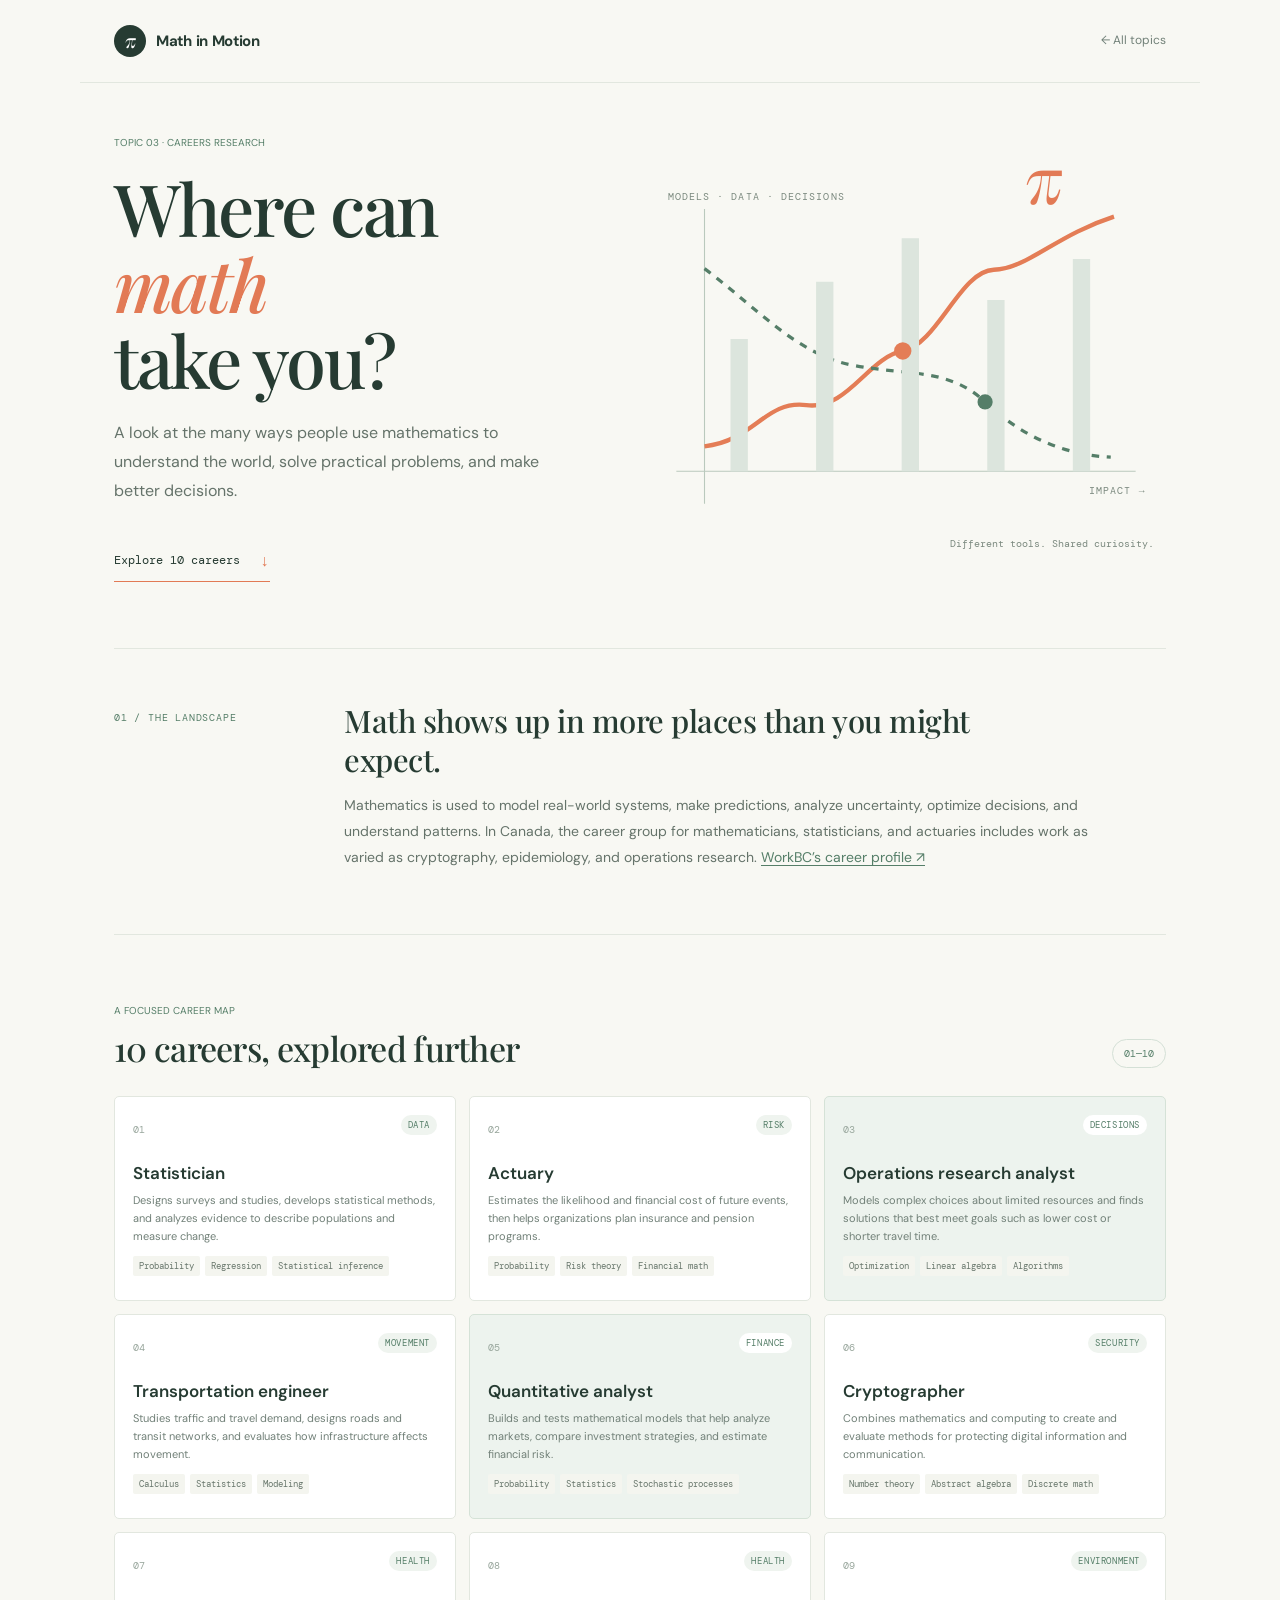
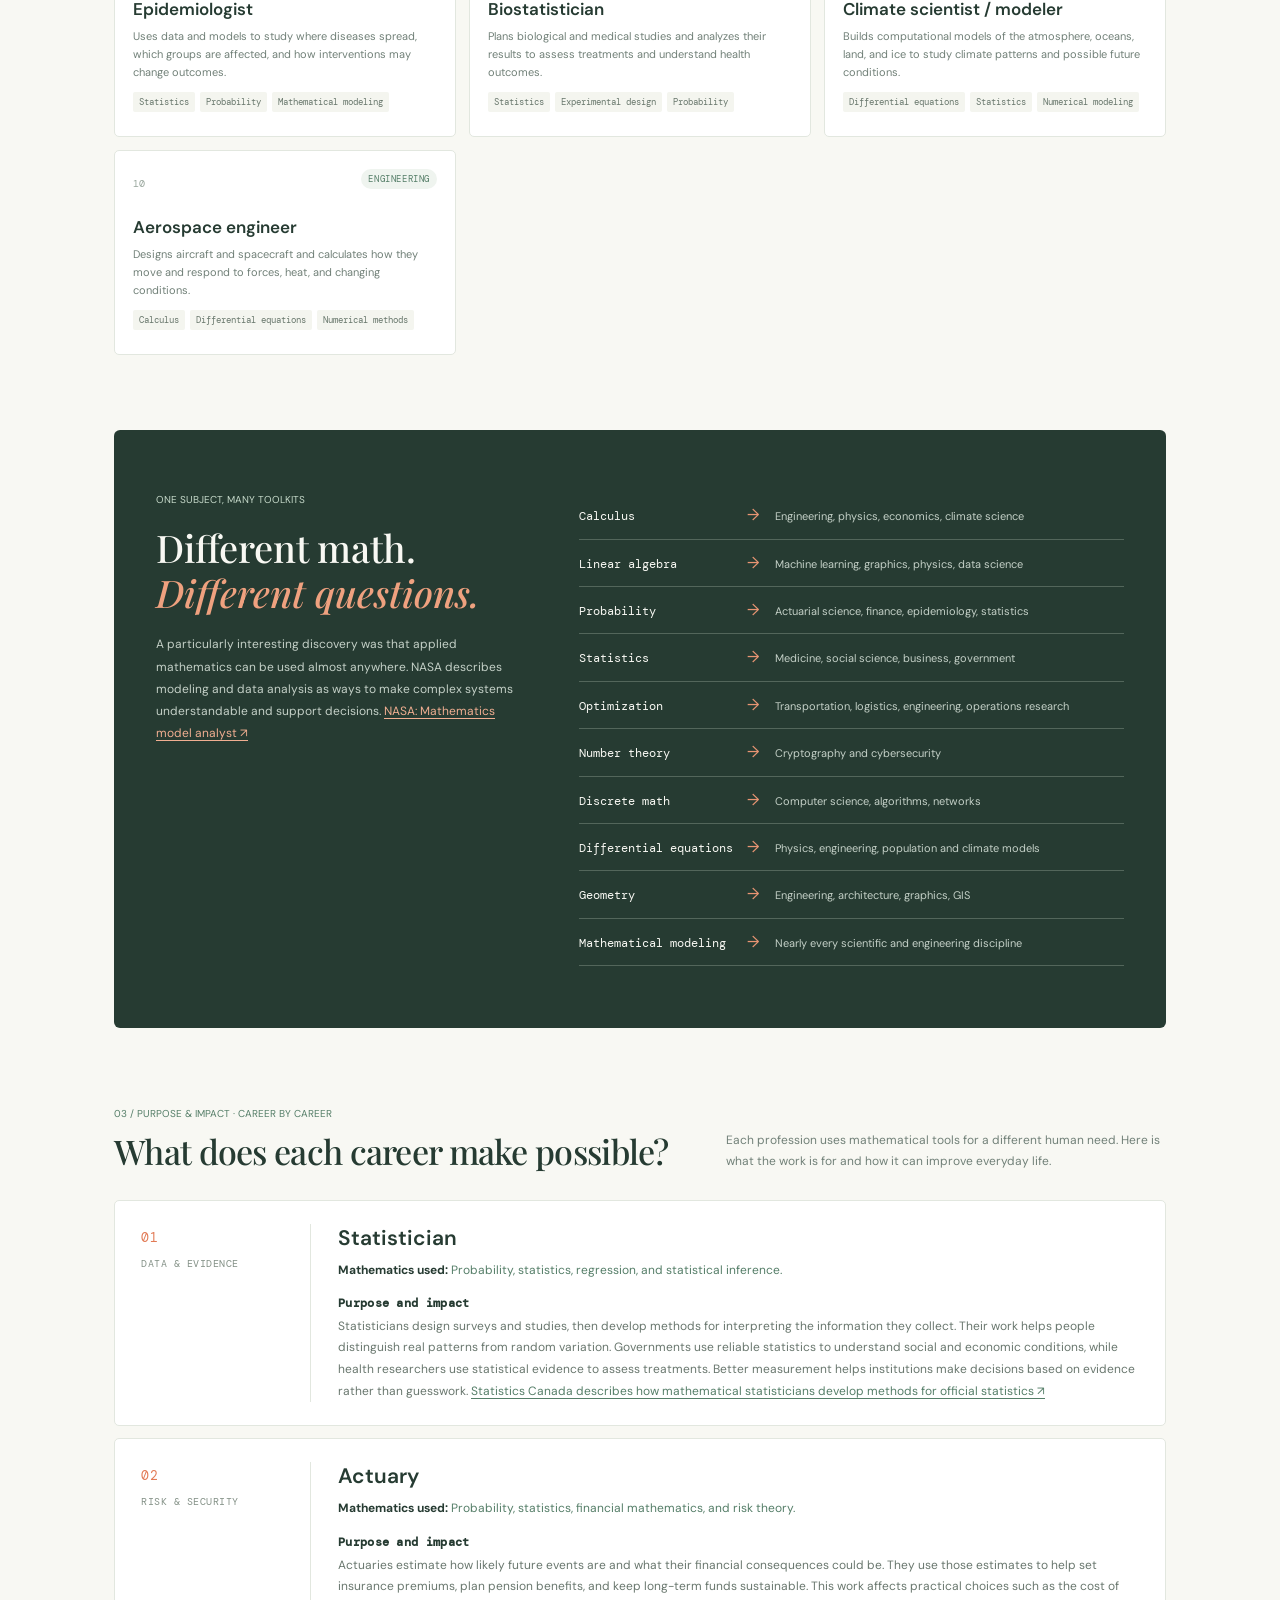
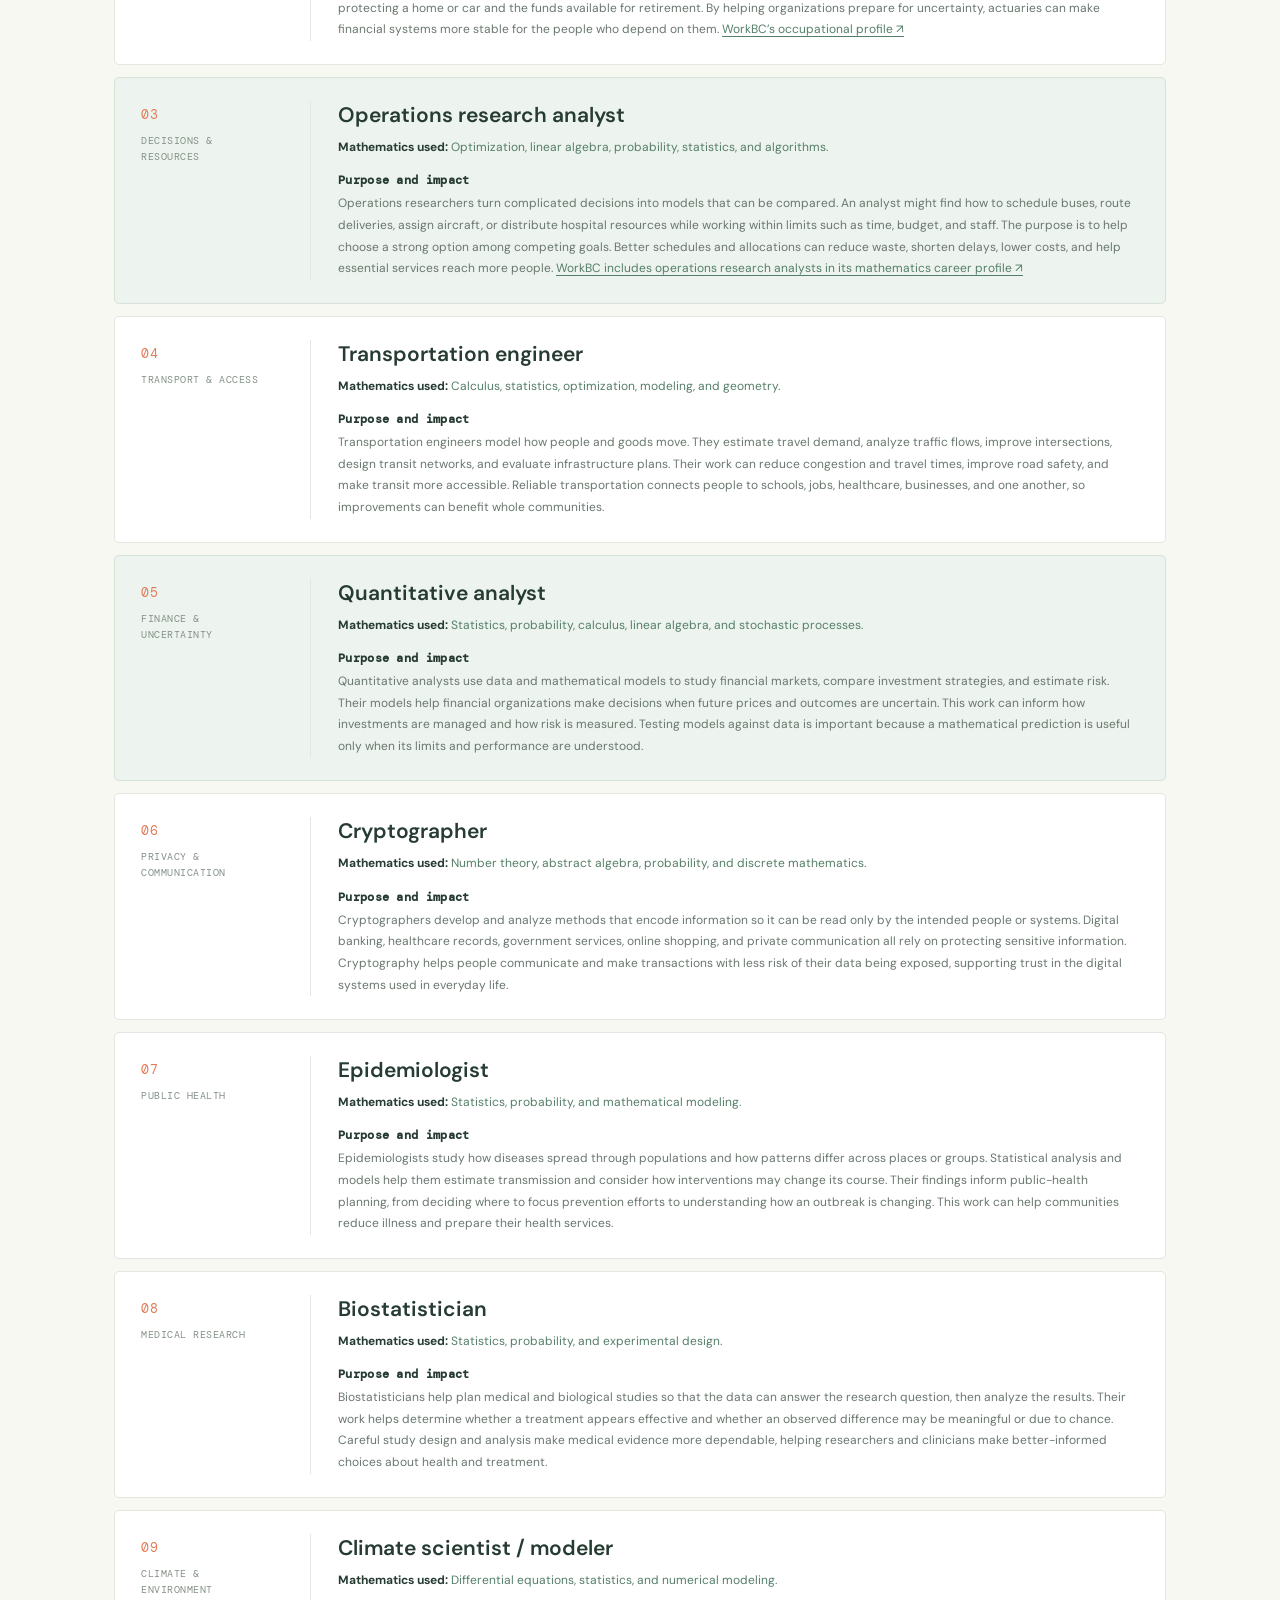
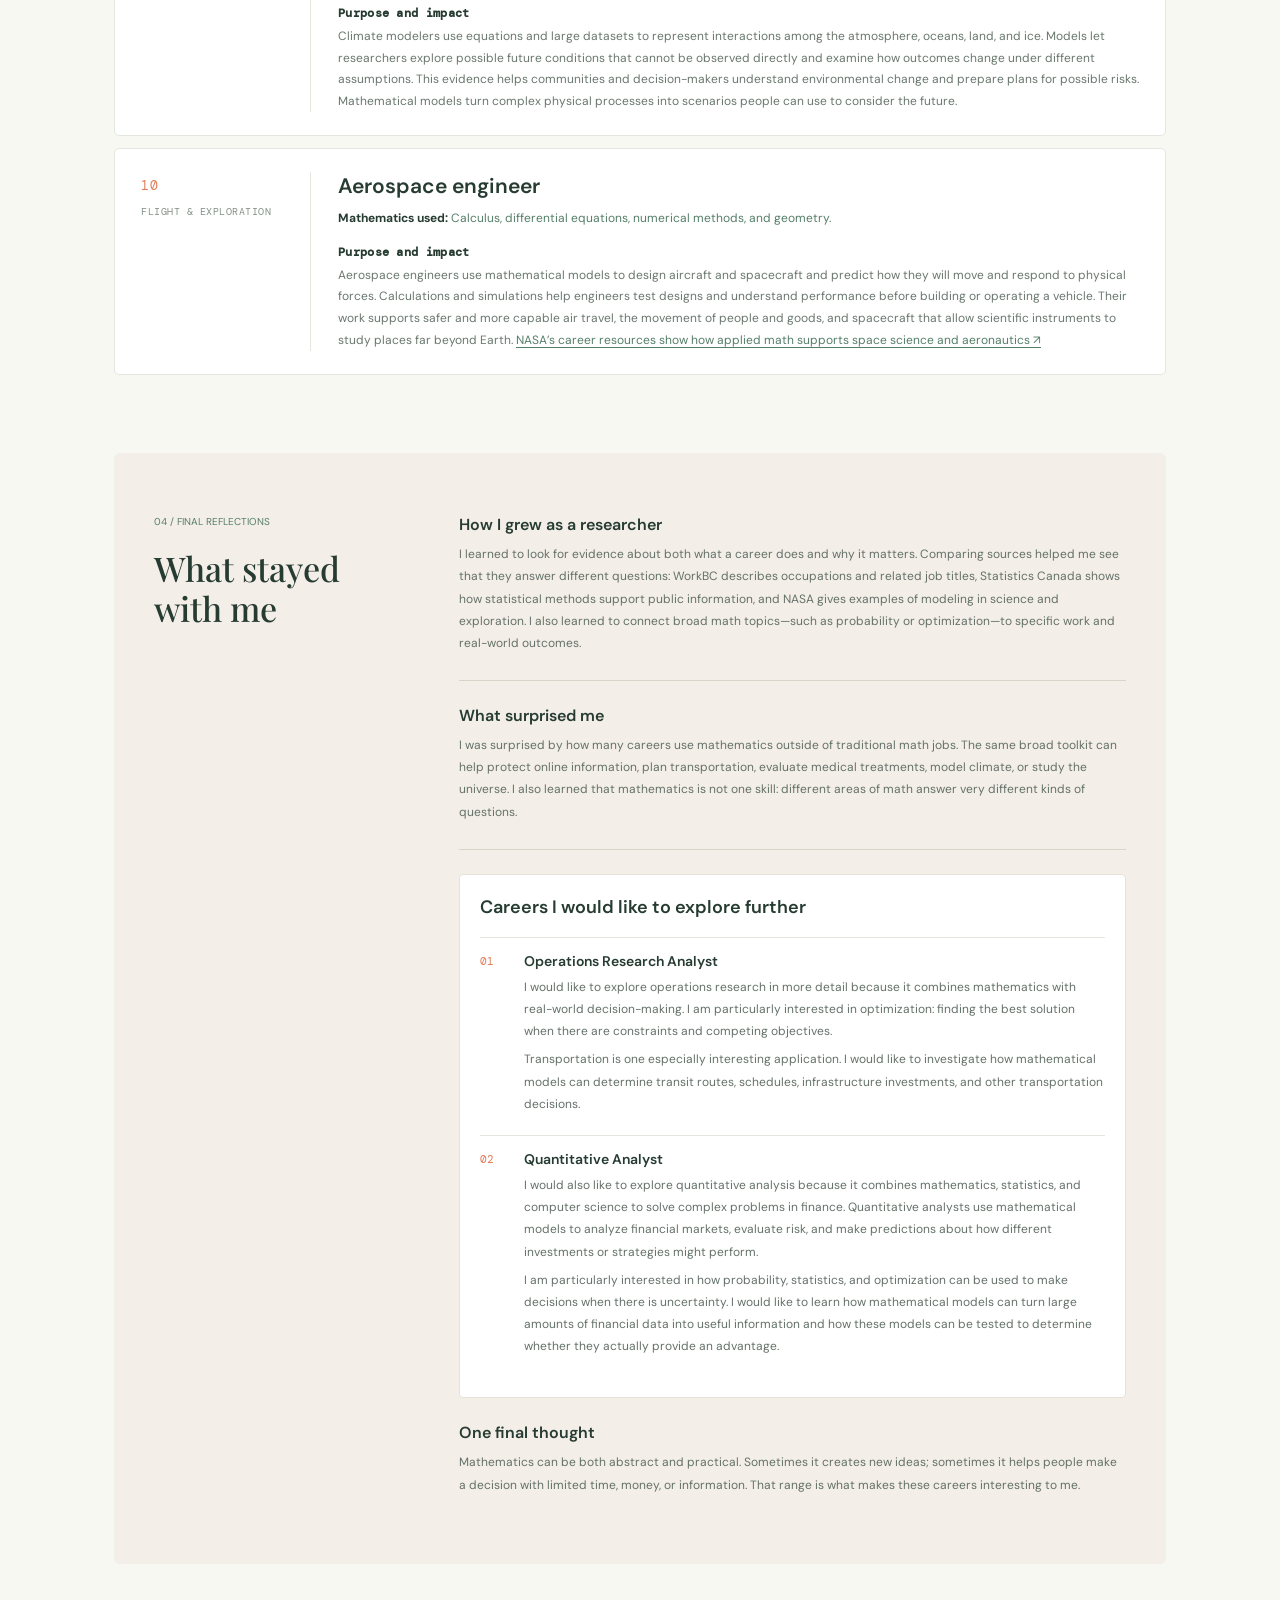
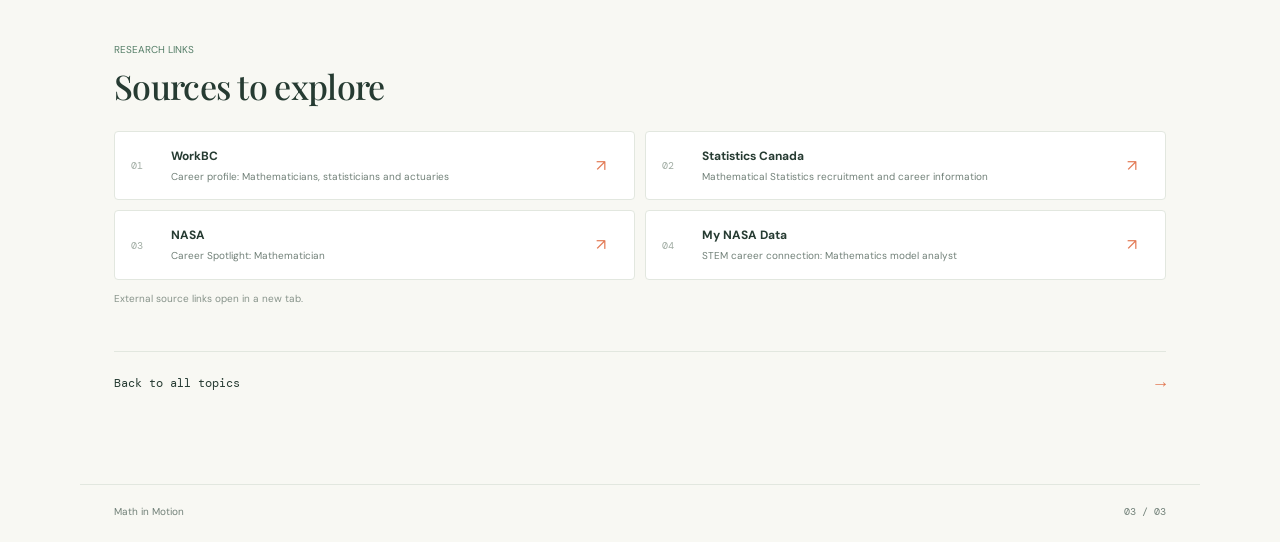
==== careers.html @ e28435a6 "Expand career profiles and rename careers page" ====
<!doctype html>
<html lang="en">
<head>
  <meta charset="utf-8">
  <meta name="viewport" content="width=device-width, initial-scale=1">
  <meta name="description" content="A research report on careers that use mathematics and the ways they contribute to society.">
  <title>Careers in Mathematics | Math in Motion</title>
  <link rel="stylesheet" href="style.css">
  <link rel="stylesheet" href="careers.css">
</head>
<body>
  <header class="site-header"><a class="wordmark" href="index.html"><span class="mark">π</span> Math in Motion</a><a class="back-link" href="index.html">← All topics</a></header>
  <main class="career-report">
    <section class="career-hero">
      <div class="career-hero-copy">
        <p class="eyebrow">Topic 03 · Careers research</p>
        <h1>Where can <em>math</em><br>take you?</h1>
        <p class="career-intro">A look at the many ways people use mathematics to understand the world, solve practical problems, and make better decisions.</p>
        <a class="career-cta" href="#career-directory">Explore 10 careers <span>↓</span></a>
      </div>
      <div class="career-art" aria-hidden="true">
        <svg viewBox="0 0 480 350"><path d="M28 279H452M54 309V37" fill="none" stroke="#bac9bd"/><path d="M54 256C100 251 110 213 148 218S205 174 237 168s53-74 84-75 58-32 111-49" fill="none" stroke="#e47d56" stroke-width="4"/><path d="M54 92C101 127 139 171 190 181s89 2 123 34 73 49 116 51" fill="none" stroke="#557e68" stroke-width="3" stroke-dasharray="7 7"/><path d="M86 279V157M165 279V104M244 279V64M323 279V121M402 279V83" stroke="#dce5dd" stroke-width="16"/><circle cx="237" cy="168" r="8" fill="#e47d56"/><circle cx="313" cy="215" r="7" fill="#557e68"/><text x="350" y="32" class="career-pi">π</text><text x="20" y="29" class="career-label">MODELS · DATA · DECISIONS</text><text x="409" y="300" class="career-label">IMPACT →</text></svg>
        <span class="art-note">Different tools. Shared curiosity.</span>
      </div>
    </section>

    <section class="report-intro">
      <div class="intro-index">01 / THE LANDSCAPE</div>
      <div><h2>Math shows up in more places than you might expect.</h2><p>Mathematics is used to model real-world systems, make predictions, analyze uncertainty, optimize decisions, and understand patterns. In Canada, the career group for mathematicians, statisticians, and actuaries includes work as varied as cryptography, epidemiology, and operations research. <a href="https://www.workbc.ca/career-profiles/mathematicians-statisticians-and-actuaries" target="_blank" rel="noopener">WorkBC’s career profile ↗</a></p></div>
    </section>

    <section class="career-directory" id="career-directory">
      <div class="section-title"><div><p class="eyebrow">A focused career map</p><h2>10 careers, explored further</h2></div><span class="count-pill">01—10</span></div>
      <div class="career-grid">
        <article class="career-card"><span class="career-num">01</span><span class="career-category">Data</span><h3>Statistician</h3><p>Designs surveys and studies, develops statistical methods, and analyzes evidence to describe populations and measure change.</p><div class="math-tags"><span>Probability</span><span>Regression</span><span>Statistical inference</span></div></article>
        <article class="career-card"><span class="career-num">02</span><span class="career-category">Risk</span><h3>Actuary</h3><p>Estimates the likelihood and financial cost of future events, then helps organizations plan insurance and pension programs.</p><div class="math-tags"><span>Probability</span><span>Risk theory</span><span>Financial math</span></div></article>
        <article class="career-card featured"><span class="career-num">03</span><span class="career-category">Decisions</span><h3>Operations research analyst</h3><p>Models complex choices about limited resources and finds solutions that best meet goals such as lower cost or shorter travel time.</p><div class="math-tags"><span>Optimization</span><span>Linear algebra</span><span>Algorithms</span></div></article>
        <article class="career-card"><span class="career-num">04</span><span class="career-category">Movement</span><h3>Transportation engineer</h3><p>Studies traffic and travel demand, designs roads and transit networks, and evaluates how infrastructure affects movement.</p><div class="math-tags"><span>Calculus</span><span>Statistics</span><span>Modeling</span></div></article>
        <article class="career-card featured"><span class="career-num">05</span><span class="career-category">Finance</span><h3>Quantitative analyst</h3><p>Builds and tests mathematical models that help analyze markets, compare investment strategies, and estimate financial risk.</p><div class="math-tags"><span>Probability</span><span>Statistics</span><span>Stochastic processes</span></div></article>
        <article class="career-card"><span class="career-num">06</span><span class="career-category">Security</span><h3>Cryptographer</h3><p>Combines mathematics and computing to create and evaluate methods for protecting digital information and communication.</p><div class="math-tags"><span>Number theory</span><span>Abstract algebra</span><span>Discrete math</span></div></article>
        <article class="career-card"><span class="career-num">07</span><span class="career-category">Health</span><h3>Epidemiologist</h3><p>Uses data and models to study where diseases spread, which groups are affected, and how interventions may change outcomes.</p><div class="math-tags"><span>Statistics</span><span>Probability</span><span>Mathematical modeling</span></div></article>
        <article class="career-card"><span class="career-num">08</span><span class="career-category">Health</span><h3>Biostatistician</h3><p>Plans biological and medical studies and analyzes their results to assess treatments and understand health outcomes.</p><div class="math-tags"><span>Statistics</span><span>Experimental design</span><span>Probability</span></div></article>
        <article class="career-card"><span class="career-num">09</span><span class="career-category">Environment</span><h3>Climate scientist / modeler</h3><p>Builds computational models of the atmosphere, oceans, land, and ice to study climate patterns and possible future conditions.</p><div class="math-tags"><span>Differential equations</span><span>Statistics</span><span>Numerical modeling</span></div></article>
        <article class="career-card"><span class="career-num">10</span><span class="career-category">Engineering</span><h3>Aerospace engineer</h3><p>Designs aircraft and spacecraft and calculates how they move and respond to forces, heat, and changing conditions.</p><div class="math-tags"><span>Calculus</span><span>Differential equations</span><span>Numerical methods</span></div></article>
      </div>
    </section>

    <section class="math-map">
      <div class="map-heading"><p class="eyebrow">One subject, many toolkits</p><h2>Different math.<br><em>Different questions.</em></h2><p>A particularly interesting discovery was that applied mathematics can be used almost anywhere. NASA describes modeling and data analysis as ways to make complex systems understandable and support decisions. <a href="https://mynasadata.larc.nasa.gov/stem-career-connections/mathematics-model-analyst" target="_blank" rel="noopener">NASA: Mathematics model analyst ↗</a></p></div>
      <div class="math-map-list">
        <div><span>Calculus</span><b>→</b><p>Engineering, physics, economics, climate science</p></div>
        <div><span>Linear algebra</span><b>→</b><p>Machine learning, graphics, physics, data science</p></div>
        <div><span>Probability</span><b>→</b><p>Actuarial science, finance, epidemiology, statistics</p></div>
        <div><span>Statistics</span><b>→</b><p>Medicine, social science, business, government</p></div>
        <div><span>Optimization</span><b>→</b><p>Transportation, logistics, engineering, operations research</p></div>
        <div><span>Number theory</span><b>→</b><p>Cryptography and cybersecurity</p></div>
        <div><span>Discrete math</span><b>→</b><p>Computer science, algorithms, networks</p></div>
        <div><span>Differential equations</span><b>→</b><p>Physics, engineering, population and climate models</p></div>
        <div><span>Geometry</span><b>→</b><p>Engineering, architecture, graphics, GIS</p></div>
        <div><span>Mathematical modeling</span><b>→</b><p>Nearly every scientific and engineering discipline</p></div>
      </div>
    </section>

    <section class="impact-section">
      <div class="section-title"><div><p class="eyebrow">03 / PURPOSE & IMPACT · CAREER BY CAREER</p><h2>What does each career make possible?</h2></div><p class="section-summary">Each profession uses mathematical tools for a different human need. Here is what the work is for and how it can improve everyday life.</p></div>
      <div class="impact-profile-list">
        <article class="impact-profile"><div class="impact-profile-top"><span>01</span><span>DATA & EVIDENCE</span></div><div class="impact-profile-copy"><h3>Statistician</h3><p class="impact-math"><strong>Mathematics used:</strong> Probability, statistics, regression, and statistical inference.</p><h4>Purpose and impact</h4><p>Statisticians design surveys and studies, then develop methods for interpreting the information they collect. Their work helps people distinguish real patterns from random variation. Governments use reliable statistics to understand social and economic conditions, while health researchers use statistical evidence to assess treatments. Better measurement helps institutions make decisions based on evidence rather than guesswork. <a href="https://www.statcan.gc.ca/en/employment/recruit/ma/ma" target="_blank" rel="noopener">Statistics Canada describes how mathematical statisticians develop methods for official statistics ↗</a></p></div></article>
        <article class="impact-profile"><div class="impact-profile-top"><span>02</span><span>RISK & SECURITY</span></div><div class="impact-profile-copy"><h3>Actuary</h3><p class="impact-math"><strong>Mathematics used:</strong> Probability, statistics, financial mathematics, and risk theory.</p><h4>Purpose and impact</h4><p>Actuaries estimate how likely future events are and what their financial consequences could be. They use those estimates to help set insurance premiums, plan pension benefits, and keep long-term funds sustainable. This work affects practical choices such as the cost of protecting a home or car and the funds available for retirement. By helping organizations prepare for uncertainty, actuaries can make financial systems more stable for the people who depend on them. <a href="https://www.workbc.ca/career-profiles/mathematicians-statisticians-and-actuaries" target="_blank" rel="noopener">WorkBC’s occupational profile ↗</a></p></div></article>
        <article class="impact-profile featured"><div class="impact-profile-top"><span>03</span><span>DECISIONS & RESOURCES</span></div><div class="impact-profile-copy"><h3>Operations research analyst</h3><p class="impact-math"><strong>Mathematics used:</strong> Optimization, linear algebra, probability, statistics, and algorithms.</p><h4>Purpose and impact</h4><p>Operations researchers turn complicated decisions into models that can be compared. An analyst might find how to schedule buses, route deliveries, assign aircraft, or distribute hospital resources while working within limits such as time, budget, and staff. The purpose is to help choose a strong option among competing goals. Better schedules and allocations can reduce waste, shorten delays, lower costs, and help essential services reach more people. <a href="https://www.workbc.ca/career-profiles/mathematicians-statisticians-and-actuaries" target="_blank" rel="noopener">WorkBC includes operations research analysts in its mathematics career profile ↗</a></p></div></article>
        <article class="impact-profile"><div class="impact-profile-top"><span>04</span><span>TRANSPORT & ACCESS</span></div><div class="impact-profile-copy"><h3>Transportation engineer</h3><p class="impact-math"><strong>Mathematics used:</strong> Calculus, statistics, optimization, modeling, and geometry.</p><h4>Purpose and impact</h4><p>Transportation engineers model how people and goods move. They estimate travel demand, analyze traffic flows, improve intersections, design transit networks, and evaluate infrastructure plans. Their work can reduce congestion and travel times, improve road safety, and make transit more accessible. Reliable transportation connects people to schools, jobs, healthcare, businesses, and one another, so improvements can benefit whole communities.</p></div></article>
        <article class="impact-profile featured"><div class="impact-profile-top"><span>05</span><span>FINANCE & UNCERTAINTY</span></div><div class="impact-profile-copy"><h3>Quantitative analyst</h3><p class="impact-math"><strong>Mathematics used:</strong> Statistics, probability, calculus, linear algebra, and stochastic processes.</p><h4>Purpose and impact</h4><p>Quantitative analysts use data and mathematical models to study financial markets, compare investment strategies, and estimate risk. Their models help financial organizations make decisions when future prices and outcomes are uncertain. This work can inform how investments are managed and how risk is measured. Testing models against data is important because a mathematical prediction is useful only when its limits and performance are understood.</p></div></article>
        <article class="impact-profile"><div class="impact-profile-top"><span>06</span><span>PRIVACY & COMMUNICATION</span></div><div class="impact-profile-copy"><h3>Cryptographer</h3><p class="impact-math"><strong>Mathematics used:</strong> Number theory, abstract algebra, probability, and discrete mathematics.</p><h4>Purpose and impact</h4><p>Cryptographers develop and analyze methods that encode information so it can be read only by the intended people or systems. Digital banking, healthcare records, government services, online shopping, and private communication all rely on protecting sensitive information. Cryptography helps people communicate and make transactions with less risk of their data being exposed, supporting trust in the digital systems used in everyday life.</p></div></article>
        <article class="impact-profile"><div class="impact-profile-top"><span>07</span><span>PUBLIC HEALTH</span></div><div class="impact-profile-copy"><h3>Epidemiologist</h3><p class="impact-math"><strong>Mathematics used:</strong> Statistics, probability, and mathematical modeling.</p><h4>Purpose and impact</h4><p>Epidemiologists study how diseases spread through populations and how patterns differ across places or groups. Statistical analysis and models help them estimate transmission and consider how interventions may change its course. Their findings inform public-health planning, from deciding where to focus prevention efforts to understanding how an outbreak is changing. This work can help communities reduce illness and prepare their health services.</p></div></article>
        <article class="impact-profile"><div class="impact-profile-top"><span>08</span><span>MEDICAL RESEARCH</span></div><div class="impact-profile-copy"><h3>Biostatistician</h3><p class="impact-math"><strong>Mathematics used:</strong> Statistics, probability, and experimental design.</p><h4>Purpose and impact</h4><p>Biostatisticians help plan medical and biological studies so that the data can answer the research question, then analyze the results. Their work helps determine whether a treatment appears effective and whether an observed difference may be meaningful or due to chance. Careful study design and analysis make medical evidence more dependable, helping researchers and clinicians make better-informed choices about health and treatment.</p></div></article>
        <article class="impact-profile"><div class="impact-profile-top"><span>09</span><span>CLIMATE & ENVIRONMENT</span></div><div class="impact-profile-copy"><h3>Climate scientist / modeler</h3><p class="impact-math"><strong>Mathematics used:</strong> Differential equations, statistics, and numerical modeling.</p><h4>Purpose and impact</h4><p>Climate modelers use equations and large datasets to represent interactions among the atmosphere, oceans, land, and ice. Models let researchers explore possible future conditions that cannot be observed directly and examine how outcomes change under different assumptions. This evidence helps communities and decision-makers understand environmental change and prepare plans for possible risks. Mathematical models turn complex physical processes into scenarios people can use to consider the future.</p></div></article>
        <article class="impact-profile"><div class="impact-profile-top"><span>10</span><span>FLIGHT & EXPLORATION</span></div><div class="impact-profile-copy"><h3>Aerospace engineer</h3><p class="impact-math"><strong>Mathematics used:</strong> Calculus, differential equations, numerical methods, and geometry.</p><h4>Purpose and impact</h4><p>Aerospace engineers use mathematical models to design aircraft and spacecraft and predict how they will move and respond to physical forces. Calculations and simulations help engineers test designs and understand performance before building or operating a vehicle. Their work supports safer and more capable air travel, the movement of people and goods, and spacecraft that allow scientific instruments to study places far beyond Earth. <a href="https://www.nasa.gov/learning-resources/career-spotlight/" target="_blank" rel="noopener">NASA’s career resources show how applied math supports space science and aeronautics ↗</a></p></div></article>
      </div>
    </section>

    <section class="reflection-section">
      <div class="reflection-title"><p class="eyebrow">04 / FINAL REFLECTIONS</p><h2>What stayed with me</h2></div>
      <div class="reflection-content">
        <article><h3>How I grew as a researcher</h3><p>I learned to look for evidence about both what a career does and why it matters. Comparing sources helped me see that they answer different questions: WorkBC describes occupations and related job titles, Statistics Canada shows how statistical methods support public information, and NASA gives examples of modeling in science and exploration. I also learned to connect broad math topics—such as probability or optimization—to specific work and real-world outcomes.</p></article>
        <article><h3>What surprised me</h3><p>I was surprised by how many careers use mathematics outside of traditional math jobs. The same broad toolkit can help protect online information, plan transportation, evaluate medical treatments, model climate, or study the universe. I also learned that mathematics is not one skill: different areas of math answer very different kinds of questions.</p></article>
        <article class="future-card"><h3>Careers I would like to explore further</h3>
          <div class="future-choice"><span>01</span><div><h4>Operations Research Analyst</h4><p>I would like to explore operations research in more detail because it combines mathematics with real-world decision-making. I am particularly interested in optimization: finding the best solution when there are constraints and competing objectives.</p><p>Transportation is one especially interesting application. I would like to investigate how mathematical models can determine transit routes, schedules, infrastructure investments, and other transportation decisions.</p></div></div>
          <div class="future-choice"><span>02</span><div><h4>Quantitative Analyst</h4><p>I would also like to explore quantitative analysis because it combines mathematics, statistics, and computer science to solve complex problems in finance. Quantitative analysts use mathematical models to analyze financial markets, evaluate risk, and make predictions about how different investments or strategies might perform.</p><p>I am particularly interested in how probability, statistics, and optimization can be used to make decisions when there is uncertainty. I would like to learn how mathematical models can turn large amounts of financial data into useful information and how these models can be tested to determine whether they actually provide an advantage.</p></div></div>
        </article>
        <article><h3>One final thought</h3><p>Mathematics can be both abstract and practical. Sometimes it creates new ideas; sometimes it helps people make a decision with limited time, money, or information. That range is what makes these careers interesting to me.</p></article>
      </div>
    </section>

    <section class="sources-section"><p class="eyebrow">Research links</p><h2>Sources to explore</h2><div class="source-links">
      <a href="https://www.workbc.ca/career-profiles/mathematicians-statisticians-and-actuaries" target="_blank" rel="noopener"><span>01</span><b>WorkBC</b><small>Career profile: Mathematicians, statisticians and actuaries</small><i>↗</i></a>
      <a href="https://www.statcan.gc.ca/en/employment/recruit/ma/ma" target="_blank" rel="noopener"><span>02</span><b>Statistics Canada</b><small>Mathematical Statistics recruitment and career information</small><i>↗</i></a>
      <a href="https://www.nasa.gov/learning-resources/career-spotlight/" target="_blank" rel="noopener"><span>03</span><b>NASA</b><small>Career Spotlight: Mathematician</small><i>↗</i></a>
      <a href="https://mynasadata.larc.nasa.gov/stem-career-connections/mathematics-model-analyst" target="_blank" rel="noopener"><span>04</span><b>My NASA Data</b><small>STEM career connection: Mathematics model analyst</small><i>↗</i></a>
    </div><p class="source-note">External source links open in a new tab.</p></section>
    <a class="next-link" href="index.html">Back to all topics <span>→</span></a>
  </main>
  <footer><a href="index.html">Math in Motion</a><span>03 / 03</span></footer>
</body>
</html>
---- style.css ----
@import url('https://fonts.googleapis.com/css2?family=DM+Mono:wght@400;500&family=DM+Sans:wght@400;500;600;700&family=Playfair+Display:ital,wght@0,500;0,600;1,500;1,600&display=swap');
:root{--ink:#263b32;--muted:#718078;--green:#557e68;--orange:#e27a55;--paper:#f8f8f3;--line:#e2e7df;--serif:'Playfair Display',Georgia,serif;--sans:'DM Sans',Arial,sans-serif;--mono:'DM Mono',monospace}*{box-sizing:border-box}html{scroll-behavior:smooth}body{margin:0;background:var(--paper);color:var(--ink);font-family:var(--sans);line-height:1.65}.site-header,footer{max-width:1120px;margin:auto;padding:25px 34px;display:flex;align-items:center;justify-content:space-between}.site-header{border-bottom:1px solid var(--line)}.wordmark{text-decoration:none;color:var(--ink);font-size:15px;font-weight:700;letter-spacing:-.3px;display:flex;align-items:center;gap:10px}.mark{width:32px;height:32px;border-radius:50%;background:var(--ink);color:#fff;display:grid;place-items:center;font-family:var(--serif);font-size:19px;font-weight:500}.header-note,.back-link,footer{font-size:12px;color:var(--muted)}.back-link,footer a{color:var(--muted);text-decoration:none}.back-link:hover,footer a:hover{color:var(--orange)}main{max-width:1120px;margin:auto;padding:0 34px}.hero{min-height:510px;display:grid;grid-template-columns:1fr 1fr;align-items:center;gap:55px;padding:52px 0 70px}.eyebrow{font-family:var(--mono);font-size:10px;letter-spacing:1.2px;text-transform:uppercase;color:var(--green);margin:0 0 17px}.hero h1,.article h1{font:500 clamp(42px,5.8vw,68px)/1.1 var(--serif);letter-spacing:-2px;margin:0 0 22px}.hero h1 em,.article h1 em{color:var(--orange);font-weight:500}.intro,.article-lede{font-size:16px;color:#65736a;max-width:470px;line-height:1.8}.text-link{display:inline-flex;gap:14px;margin-top:18px;color:var(--ink);font-size:13px;text-decoration:none;border-bottom:1px solid var(--orange);padding:0 0 7px}.text-link span{color:var(--orange)}.hero-art{position:relative;max-width:500px}.hero-art svg{width:100%;display:block}.sigma{font:70px var(--serif);fill:var(--green)}.tiny-math,.axis-label{font:12px var(--mono);fill:#75847a}.art-caption{position:absolute;bottom:4px;right:25px;color:var(--muted);font:10px var(--mono);letter-spacing:.4px}.topics{border-top:1px solid var(--line);padding:52px 0 75px}.section-heading{display:flex;align-items:end;justify-content:space-between;margin-bottom:27px}.section-heading .eyebrow{margin-bottom:7px}.section-heading h2,.article-section h2,.polar-copy h2{font:500 32px/1.2 var(--serif);letter-spacing:-.7px;margin:0}.section-count{font:10px var(--mono);color:#a3aea6}.card-grid{display:grid;grid-template-columns:repeat(3,1fr);gap:16px}.topic-card{position:relative;background:#fff;border:1px solid var(--line);border-radius:5px;min-height:255px;padding:23px 22px 20px;color:var(--ink);text-decoration:none;transition:transform .2s,border-color .2s}.topic-card:hover{transform:translateY(-4px);border-color:#b9c9bd}.card-number{font:10px var(--mono);color:#a4aea7}.card-icon{display:block;color:var(--orange);font:32px var(--serif);margin:15px 0 4px}.topic-card h3{margin:0;font:500 20px var(--serif)}.topic-card p{margin:8px 0 19px;font-size:12px;line-height:1.7;color:var(--muted)}.card-arrow{font:10px var(--mono);color:var(--green)}.card-arrow b{font-size:14px;color:var(--orange);margin-left:5px}.upcoming{background:#f4f5ef}footer{border-top:1px solid var(--line);padding-top:19px;padding-bottom:22px;font-size:10px}footer span:last-child{font-family:var(--mono)}.article{max-width:850px;padding-top:65px;padding-bottom:75px}.article h1{font-size:58px;margin-bottom:18px}.article-lede{max-width:710px;margin-bottom:37px}.domino-strip{display:flex;align-items:center;gap:18px;padding:19px 22px;background:#fff;border:1px solid var(--line);border-radius:4px;margin:35px 0 62px}.domino-strip div{display:grid;grid-template-columns:35px auto;align-items:center;gap:8px}.domino-strip b{height:42px;width:31px;display:grid;place-items:center;background:#f5e6dc;border:1px solid #efd2c2;border-radius:3px;font:16px var(--serif);color:#b95d3e}.domino-strip span{font-size:11px;color:var(--muted)}.domino-strip i{font-style:normal;color:#b5c2b9}.article-section{margin:45px 0}.article-section>p:not(.eyebrow){color:#65736a}.article-section h2{margin-bottom:17px}.equation{font:21px var(--serif);color:var(--ink);padding:20px 24px;background:#fff;border-left:3px solid var(--orange);margin:16px 0;display:flex;align-items:center;gap:9px;width:max-content;max-width:100%}.fraction{display:inline-flex;vertical-align:middle;flex-direction:column;text-align:center;font:17px/1.25 var(--serif)}.fraction span:first-child{padding:0 6px 3px;border-bottom:1px solid currentColor}.fraction span:last-child{padding-top:2px}.math{font-family:var(--serif);font-style:italic;color:var(--ink)}.proof-step{border-top:1px solid var(--line);padding:27px 0;display:grid;grid-template-columns:110px 1fr;gap:22px}.step-label{font:10px var(--mono);text-transform:uppercase;letter-spacing:.7px;color:var(--green);padding-top:7px}.proof-step h3,.result-box h3{font:500 20px var(--serif);margin:0 0 9px}.proof-step p,.result-box p{font-size:13px;color:#65736a;margin:8px 0;line-height:1.8}.equation.compact{font-size:18px;margin:15px 0;padding:15px 19px}.result-box{display:flex;gap:16px;align-items:flex-start;background:#edf2ed;padding:22px;border-radius:4px;margin:22px 0 45px}.result-mark{width:27px;height:27px;flex:none;border-radius:50%;display:grid;place-items:center;background:var(--green);color:white;font-size:14px}.result-box h3{margin-bottom:4px}.result-box p{margin:0}.next-link{display:flex;justify-content:space-between;align-items:center;border-top:1px solid var(--line);padding:19px 0;color:var(--ink);text-decoration:none;font:13px var(--mono)}.next-link span{color:var(--orange);font-size:18px}.polar-feature{display:grid;grid-template-columns:1fr 1fr;align-items:center;gap:35px;margin:35px 0 64px}.polar-copy h2{margin-bottom:14px}.polar-copy>p:not(.eyebrow){font-size:13px;color:#65736a;line-height:1.85}.polar-copy .equation{font-size:24px;margin:21px 0}.polar-copy .small-note{font-size:11px!important;color:var(--muted)!important}.plot-card{background:white;border:1px solid var(--line);padding:12px;border-radius:4px}.plot-card svg{width:100%;display:block}.plot-caption{border-top:1px solid var(--line);padding:11px 4px 2px;display:flex;justify-content:space-between;font:9px var(--mono);color:var(--muted)}.plot-caption i{display:inline-block;background:var(--orange);width:13px;height:2px;vertical-align:middle;margin-right:5px}.observation-grid{display:grid;grid-template-columns:repeat(3,1fr);gap:20px;margin-top:26px}.observation-grid>div{border-top:1px solid var(--line);padding-top:14px}.observation-number{font:10px var(--mono);color:var(--orange)}.observation-grid h3{font:500 17px var(--serif);margin:7px 0}.observation-grid p{font-size:12px;color:var(--muted);line-height:1.8;margin:0}.placeholder-page{min-height:70vh;display:flex;flex-direction:column;align-items:flex-start;justify-content:center}.placeholder-page .eyebrow{margin-bottom:18px}.placeholder-page h1{font-size:58px}.placeholder-symbol{position:absolute;margin-left:610px;margin-top:-50px;border:1px solid #e8d8cd;color:#e6b29d;border-radius:50%;width:145px;height:145px;display:grid;place-items:center;font:70px var(--serif)}.placeholder-page .article-lede{max-width:510px;margin-bottom:55px}
@media(max-width:700px){.site-header,footer{padding-left:21px;padding-right:21px}main{padding:0 21px}.hero{grid-template-columns:1fr;gap:8px;padding:58px 0 43px;min-height:unset}.hero h1{font-size:52px}.hero-art{width:85%;margin:auto}.topics{padding:38px 0 50px}.card-grid{grid-template-columns:1fr;gap:11px}.topic-card{min-height:unset;padding:19px}.card-icon{margin:9px 0 2px}.topic-card p{max-width:430px;margin-bottom:10px}.article{padding-top:49px;padding-bottom:53px}.article h1{font-size:46px}.domino-strip{gap:8px;padding:14px 10px;justify-content:space-between}.domino-strip div{grid-template-columns:28px auto;gap:5px}.domino-strip b{width:26px;height:37px}.domino-strip span{font-size:9px}.proof-step{grid-template-columns:1fr;gap:4px;padding:21px 0}.equation{font-size:17px;padding:15px;overflow-x:auto}.equation.compact{font-size:15px}.polar-feature{grid-template-columns:1fr;gap:20px}.polar-copy{order:0}.plot-card{max-width:420px;margin:auto}.observation-grid{grid-template-columns:1fr;gap:16px}.placeholder-symbol{position:static;align-self:flex-end;width:78px;height:78px;font-size:38px;margin:0 10px -12px 0}.placeholder-page h1{font-size:46px}.header-note{display:none}}
---- careers.css ----
.career-report{max-width:1120px;padding-top:0;padding-bottom:70px}
.career-report h1,.career-report h2,.career-report h3,.career-report h4,.career-report p{font-family:var(--sans);font-style:normal;letter-spacing:normal}
.career-report h1,.career-report h2,.career-report h3,.career-report h4{color:var(--ink);font-weight:600}
.career-hero{display:grid;grid-template-columns:.92fr 1.08fr;gap:48px;align-items:center;min-height:480px;padding:52px 0 66px;border-bottom:1px solid var(--line)}
.career-hero .eyebrow{margin-bottom:17px}
.career-hero h1{font:500 clamp(48px,6vw,72px)/1.06 var(--serif);letter-spacing:-2.5px;margin:0 0 22px}
.career-hero h1 em,.map-heading h2 em{font-family:var(--serif);font-weight:500;color:var(--orange)}
.career-intro{max-width:425px;font-size:16px;line-height:1.8;color:#65736a}
.career-cta{display:inline-flex;gap:20px;align-items:center;margin-top:18px;padding:10px 0;border-bottom:1px solid var(--orange);font:12px var(--mono);color:var(--ink);text-decoration:none}
.career-cta span{font-size:16px;color:var(--orange)}
.career-art{position:relative;max-width:520px;width:100%;justify-self:end}
.career-art svg{display:block;width:100%}.career-pi{font:60px var(--serif);fill:var(--orange)}.career-label{font:9px var(--mono);letter-spacing:1px;fill:#7b897f}.art-note{position:absolute;right:12px;bottom:-2px;color:#7b897f;font:10px var(--mono)}
.report-intro{display:grid;grid-template-columns:190px 1fr;gap:40px;padding:52px 0 63px;border-bottom:1px solid var(--line)}
.intro-index{font:10px var(--mono);letter-spacing:.8px;color:var(--green);padding-top:10px}
.report-intro h2{max-width:700px;font:500 31px/1.25 var(--serif);margin:0 0 15px;letter-spacing:-.5px}
.report-intro p,.map-heading p:not(.eyebrow){max-width:750px;font-size:14px;line-height:1.85;color:#65736a;margin:0}
.career-report a:not(.career-cta):not(.next-link){color:var(--green);text-decoration-thickness:1px;text-underline-offset:3px}
.career-report a:not(.career-cta):not(.next-link):hover{color:var(--orange)}
.career-directory{padding:68px 0 75px}
.section-title{display:flex;align-items:end;justify-content:space-between;gap:30px;margin-bottom:28px}
.section-title .eyebrow{margin-bottom:8px}.section-title h2,.impact-section h2,.sources-section h2{font:500 34px/1.2 var(--serif);letter-spacing:-.7px;margin:0}
.count-pill{font:10px var(--mono);color:var(--green);border:1px solid #d4e0d6;border-radius:30px;padding:7px 11px;white-space:nowrap}
.career-grid{display:grid;grid-template-columns:repeat(3,minmax(0,1fr));gap:13px}
.career-card{position:relative;min-height:205px;background:#fff;border:1px solid var(--line);border-radius:5px;padding:18px 18px 17px;transition:transform .18s,border-color .18s}
.career-card:hover{transform:translateY(-3px);border-color:#b9c9bd}
.career-num{font:10px var(--mono);color:#98a69c}.career-category{float:right;font:9px var(--mono);text-transform:uppercase;letter-spacing:.6px;color:var(--green);background:#eff4ef;border-radius:20px;padding:4px 7px}
.career-card h3{font:600 17px/1.3 var(--sans);margin:20px 0 7px}.career-card p{min-height:51px;font-size:11px;line-height:1.65;color:var(--muted);margin:0 0 11px}
.math-tags{display:flex;gap:5px;flex-wrap:wrap}.math-tags span{font:9px var(--mono);color:#68776c;background:#f4f5ef;padding:4px 6px;border-radius:2px}
.career-card.featured{background:#edf3ee;border-color:#d5e2d7}.career-card.featured .career-category{background:#fff}
.math-map{display:grid;grid-template-columns:.8fr 1.2fr;gap:60px;padding:62px 42px;background:#263b32;color:#f8f8f3;border-radius:6px;margin:0 0 78px}
.math-map .eyebrow{color:#c6d9ca}.math-map h2{font:500 38px/1.18 var(--serif);color:#f8f8f3;margin:0 0 18px}.math-map h2 em{color:#efa17f}
.map-heading p:not(.eyebrow){color:#c4d0c7;font-size:12px}.math-map .map-heading a{color:#f0ae91!important}
.math-map-list>div{display:grid;grid-template-columns:158px 18px 1fr;align-items:baseline;gap:10px;padding:10px 0;border-bottom:1px solid #53665b}
.math-map-list span{font:12px var(--mono);color:#f8f8f3}.math-map-list b{font-weight:400;color:#e99573}.math-map-list p{margin:0;font-size:11px;line-height:1.5;color:#c4d0c7}
.impact-section{padding-bottom:78px}.impact-section .section-title{align-items:end}.section-summary{max-width:440px;margin:0;font-size:12px;line-height:1.75;color:var(--muted)}
.impact-grid{display:grid;grid-template-columns:repeat(2,minmax(0,1fr));gap:14px}
.impact-card{background:#fff;border:1px solid var(--line);border-radius:5px;padding:24px 24px 22px;min-height:220px}.impact-card.impact-wide{background:#f1f4ee}
.impact-symbol{color:var(--orange);font:30px var(--serif)}.impact-card h3{font:600 18px var(--sans);margin:10px 0}.impact-card p{font-size:12px;line-height:1.8;color:#69776e;margin:0}
.impact-profile-list{display:grid;gap:12px}
.impact-profile{display:grid;grid-template-columns:170px 1fr;gap:27px;background:#fff;border:1px solid var(--line);border-radius:5px;padding:23px 26px}
.impact-profile.featured{background:#edf3ee;border-color:#d5e2d7}
.impact-profile-top{display:flex;flex-direction:column;align-items:flex-start;gap:10px;padding-top:5px;border-right:1px solid var(--line);font:10px var(--mono);color:#849187;letter-spacing:.5px}
.impact-profile-top span:first-child{font-size:13px;color:var(--orange)}
.impact-profile-top span:last-child{max-width:130px;line-height:1.6}
.impact-profile-copy h3{font:600 21px var(--sans);margin:0 0 8px}
.impact-profile-copy .impact-math{font-size:12px;line-height:1.7;color:var(--green);margin:0 0 15px}
.impact-profile-copy .impact-math strong{color:var(--ink)}
.impact-profile-copy h4{font:600 12px var(--mono);letter-spacing:.3px;margin:0 0 5px;color:var(--ink)}
.impact-profile-copy>p:not(.impact-math){font-size:12px;line-height:1.8;color:#69776e;margin:0}
.reflection-section{display:grid;grid-template-columns:255px 1fr;gap:50px;padding:61px 40px;background:#f3eee7;border-radius:6px;margin-bottom:78px}
.reflection-title h2{font:500 34px/1.2 var(--serif);margin:0}.reflection-content{display:grid;gap:24px}.reflection-content article{padding-bottom:19px;border-bottom:1px solid #ddd4c9}.reflection-content article:last-child{padding:0;border:0}
.reflection-content h3{font:600 16px var(--sans);margin:0 0 8px}.reflection-content p{font-size:12px;line-height:1.85;color:#647169;margin:7px 0}
.future-card{padding:20px!important;background:#fff;border:1px solid #e8e1d8!important;border-radius:4px}.future-card h3{font-size:18px;margin-bottom:18px}
.future-choice{display:grid;grid-template-columns:32px 1fr;gap:12px;padding:14px 0;border-top:1px solid var(--line)}.future-choice>span{font:11px var(--mono);color:var(--orange);padding-top:2px}.future-choice h4{font:600 14px var(--sans);margin:0 0 6px}.future-choice p{margin:6px 0}
.sources-section{padding:0 0 46px}.sources-section .eyebrow{margin-bottom:8px}.sources-section h2{margin-bottom:24px}.source-links{display:grid;grid-template-columns:repeat(2,minmax(0,1fr));gap:10px}
.source-links a{display:grid;grid-template-columns:30px 1fr 22px;grid-template-rows:auto auto;gap:3px 10px;align-items:center;background:#fff;border:1px solid var(--line);border-radius:4px;padding:15px 16px;text-decoration:none!important}
.source-links a:hover{border-color:#b9c9bd}.source-links a>span{grid-row:1/3;font:10px var(--mono);color:#a0aca3}.source-links b{font-size:12px;color:var(--ink)}.source-links small{font-size:10px;line-height:1.45;color:var(--muted)}.source-links i{grid-column:3;grid-row:1/3;font-style:normal;color:var(--orange)}
.source-note{font:10px var(--mono);color:#87938a;margin:12px 0 0}.career-report>.next-link{font:12px var(--mono)}
@media(max-width:800px){.career-hero{grid-template-columns:1fr;gap:17px;padding:48px 0}.career-art{max-width:500px;justify-self:center}.report-intro{grid-template-columns:1fr;gap:10px;padding:38px 0}.intro-index{padding:0}.career-grid{grid-template-columns:repeat(2,minmax(0,1fr))}.math-map{grid-template-columns:1fr;gap:30px;padding:35px 27px}.reflection-section{grid-template-columns:1fr;gap:23px;padding:36px 27px}.impact-section .section-title{align-items:start;flex-direction:column;gap:14px}}
@media(max-width:520px){.career-report{padding-top:0}.career-hero h1{font-size:50px}.career-hero{padding:42px 0}.section-title h2,.impact-section h2,.sources-section h2{font-size:29px}.career-grid{grid-template-columns:1fr}.career-card{min-height:unset}.career-card p{min-height:unset}.math-map-list>div{grid-template-columns:120px 14px 1fr;gap:7px}.math-map-list p{font-size:10px}.impact-grid,.source-links{grid-template-columns:1fr}.impact-card{min-height:unset}.impact-profile{grid-template-columns:1fr;gap:14px;padding:18px}.impact-profile-top{flex-direction:row;align-items:center;justify-content:space-between;border-right:0;border-bottom:1px solid var(--line);padding:0 0 10px}.impact-profile-top span:last-child{max-width:none;text-align:right}.reflection-section{padding:29px 20px}.source-links a{padding:13px}.career-art svg{width:110%}.art-note{right:0}.report-intro h2{font-size:26px}}
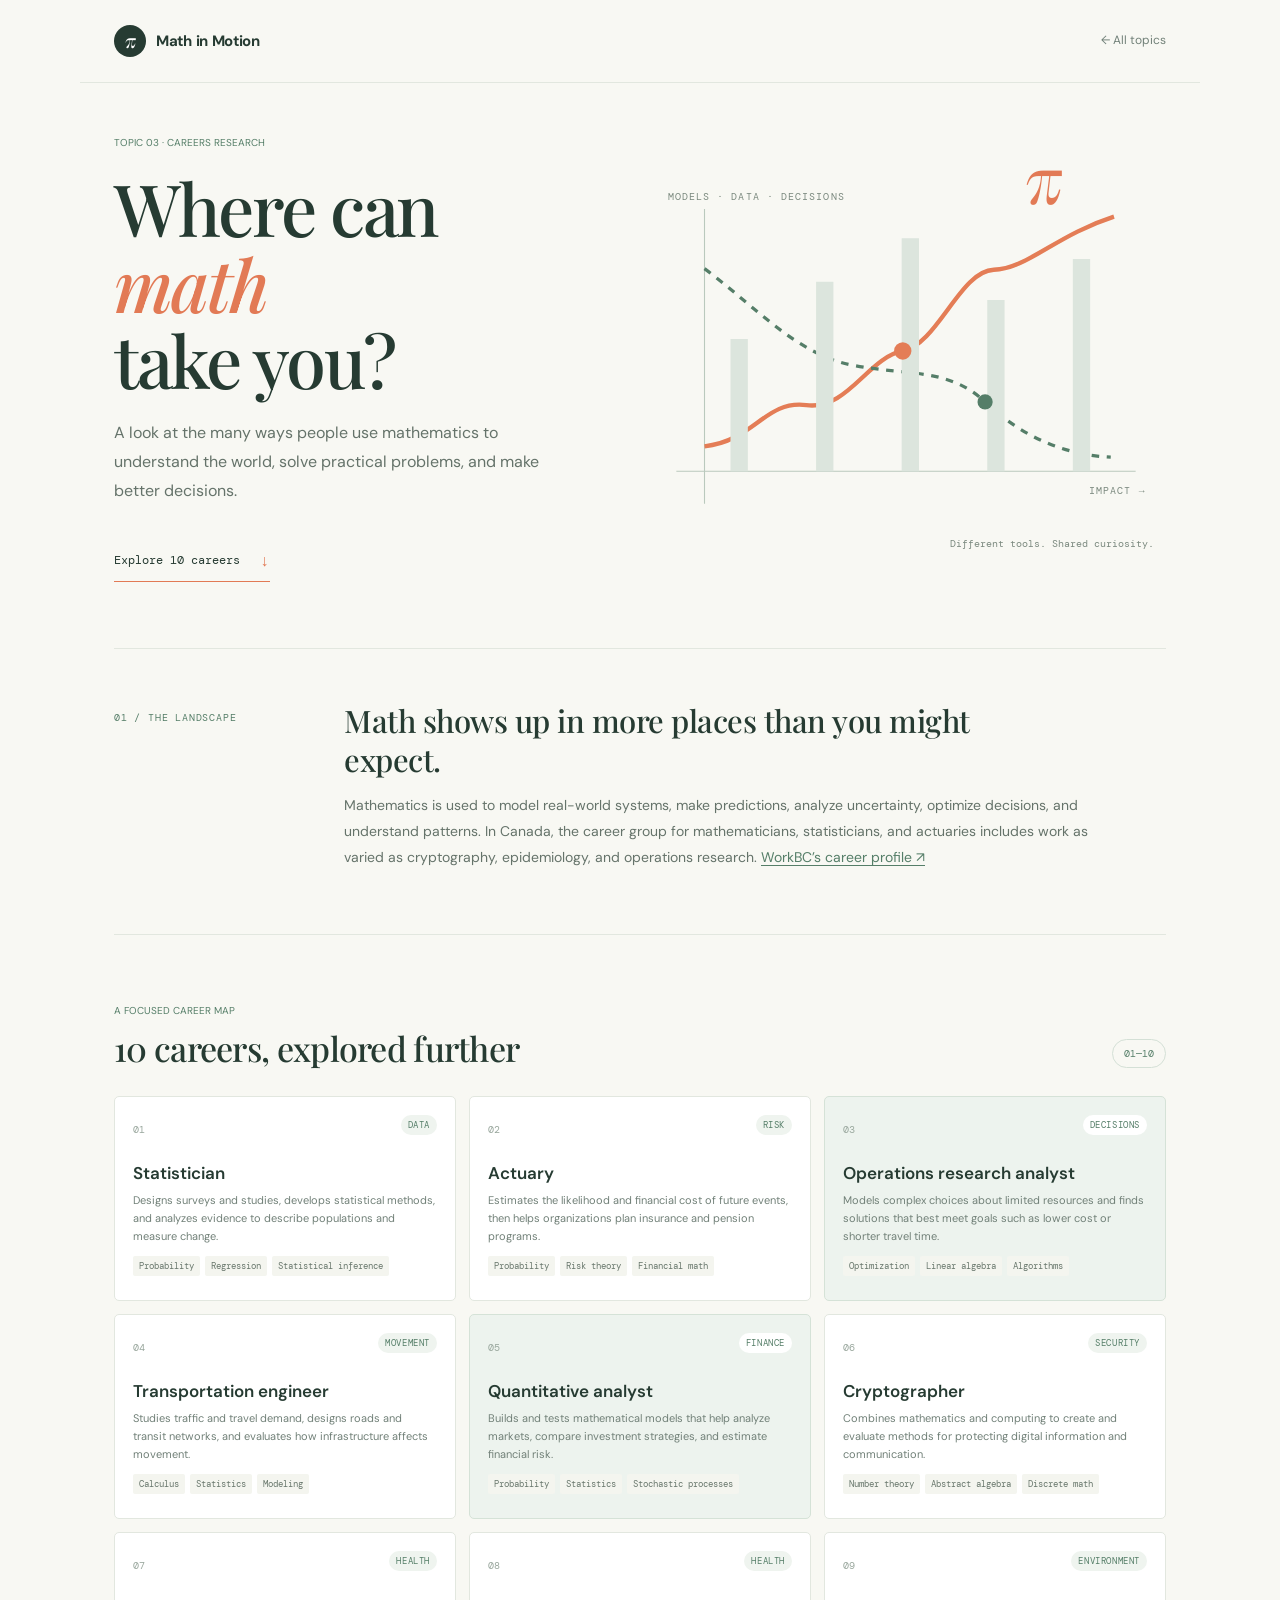
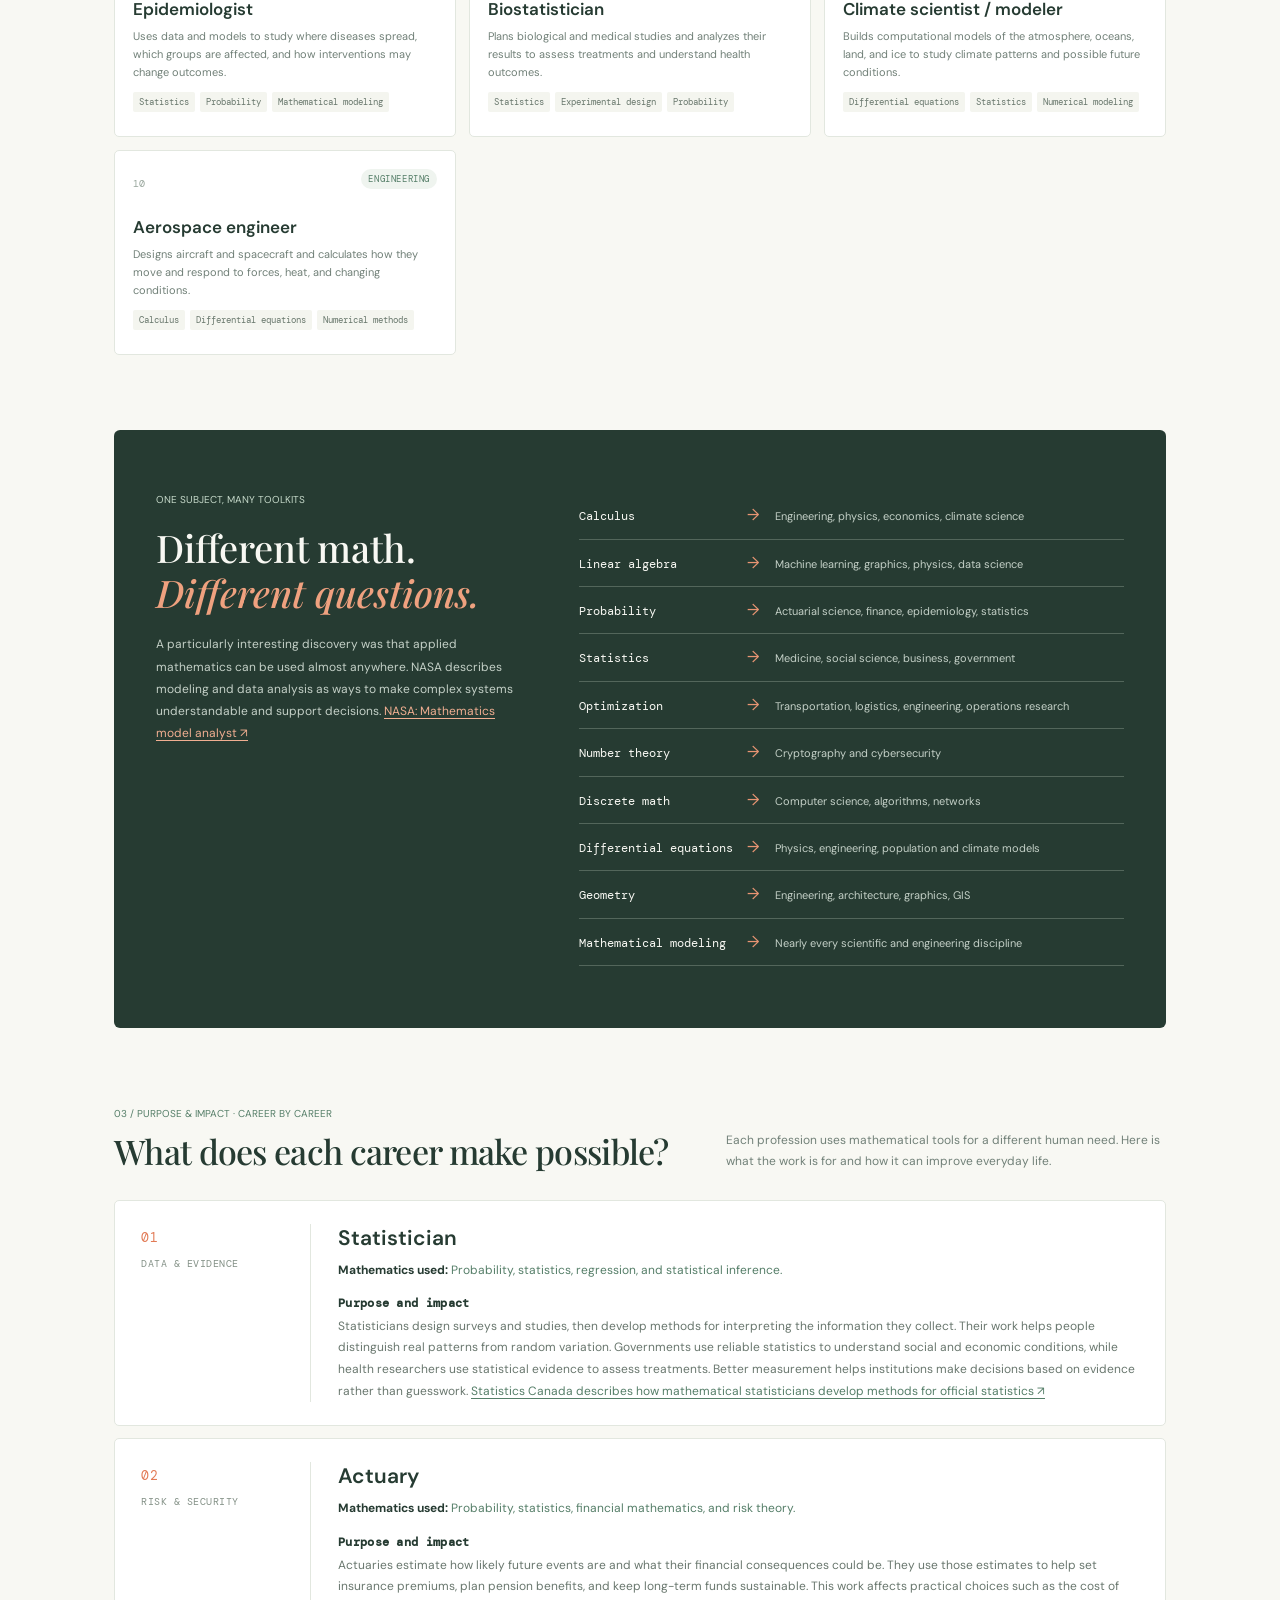
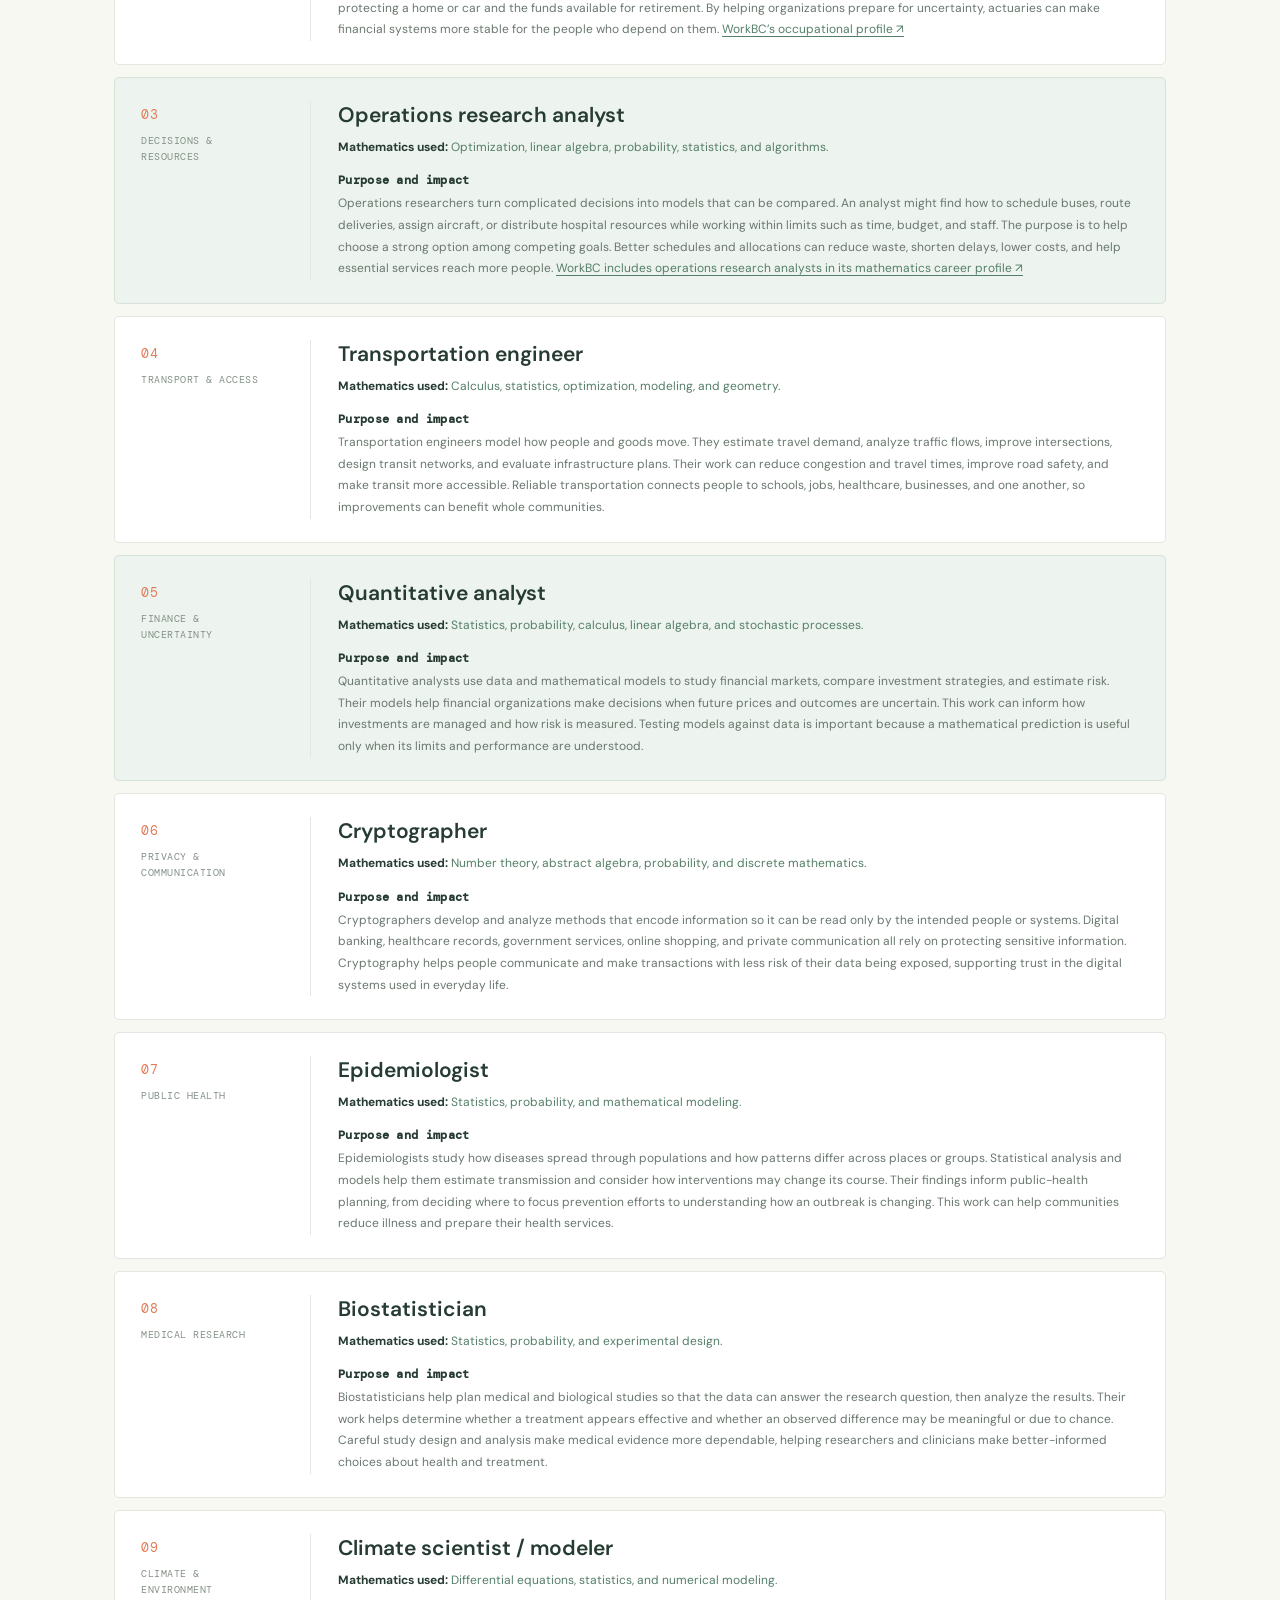
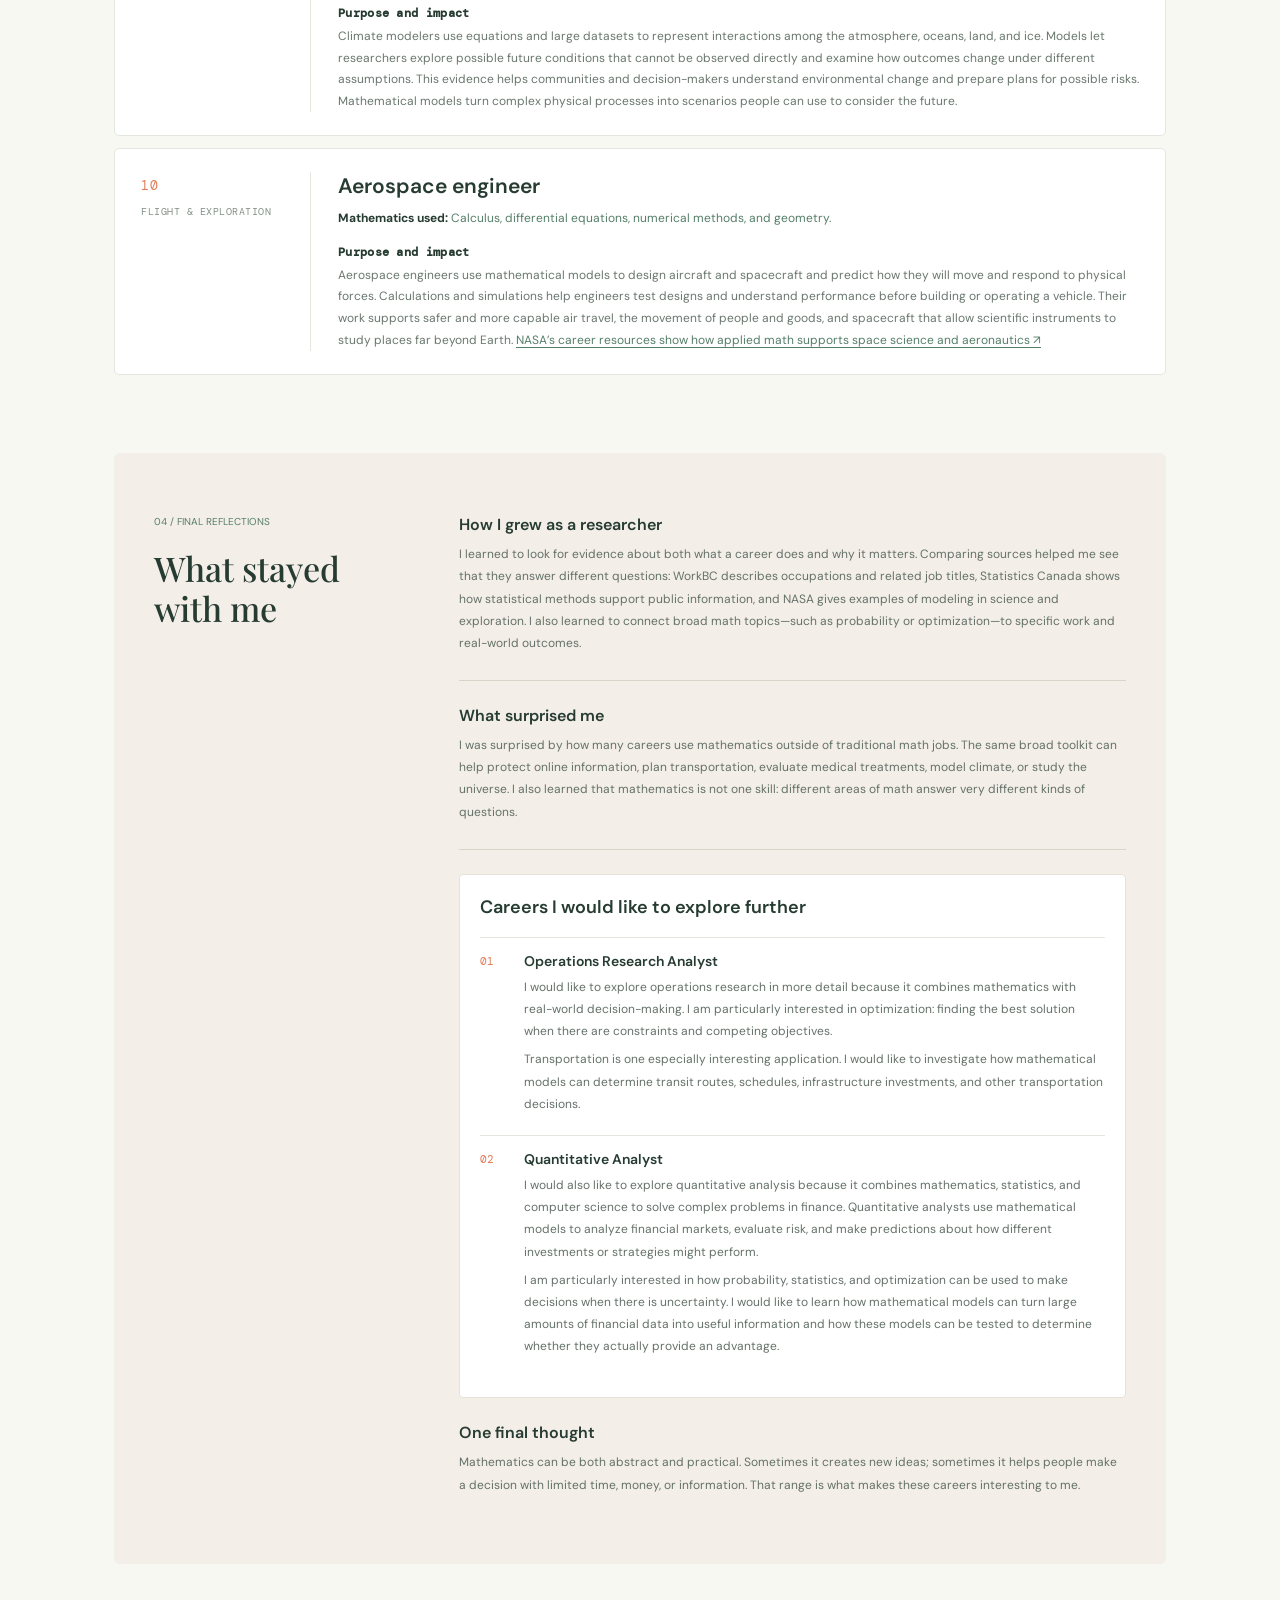
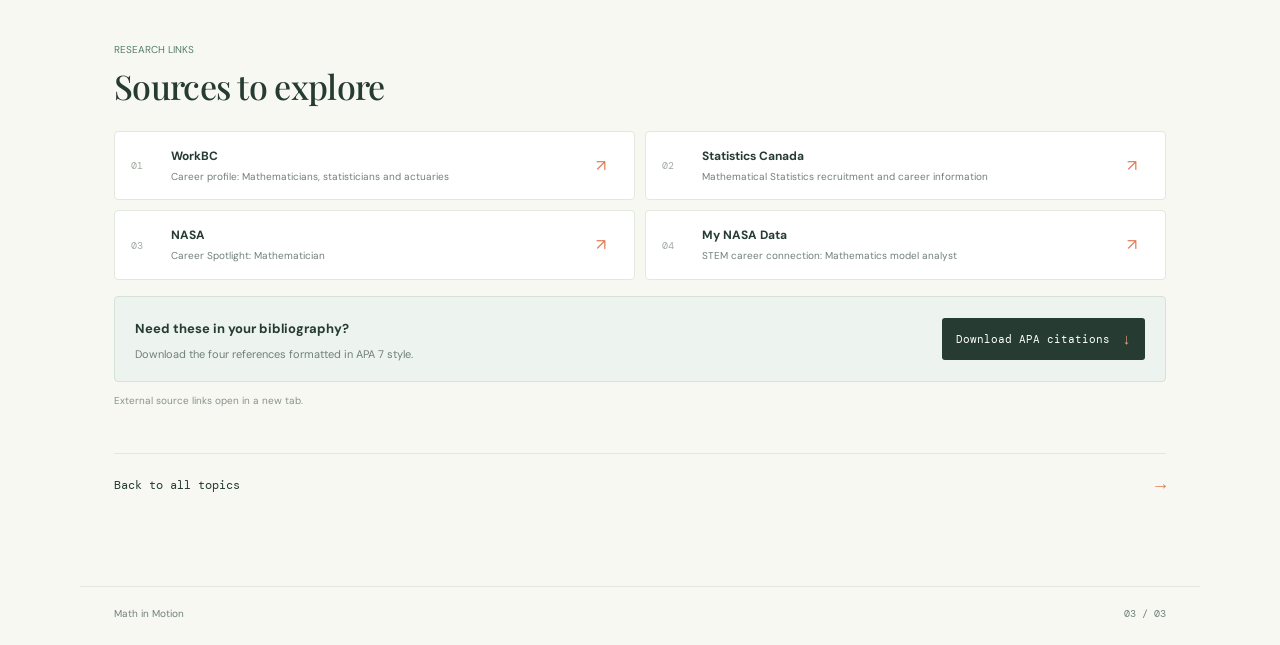
==== commit 098373ed: "Add downloadable APA source references" ====
--- a/careers.html
+++ b/careers.html
@@ -93,9 +93,11 @@
     <section class="sources-section"><p class="eyebrow">Research links</p><h2>Sources to explore</h2><div class="source-links">
       <a href="https://www.workbc.ca/career-profiles/mathematicians-statisticians-and-actuaries" target="_blank" rel="noopener"><span>01</span><b>WorkBC</b><small>Career profile: Mathematicians, statisticians and actuaries</small><i>↗</i></a>
       <a href="https://www.statcan.gc.ca/en/employment/recruit/ma/ma" target="_blank" rel="noopener"><span>02</span><b>Statistics Canada</b><small>Mathematical Statistics recruitment and career information</small><i>↗</i></a>
-      <a href="https://www.nasa.gov/learning-resources/career-spotlight/" target="_blank" rel="noopener"><span>03</span><b>NASA</b><small>Career Spotlight: Mathematician</small><i>↗</i></a>
+      <a href="https://www.nasa.gov/learning-resources/career-spotlight-mathematician-ages-14-18/" target="_blank" rel="noopener"><span>03</span><b>NASA</b><small>Career Spotlight: Mathematician</small><i>↗</i></a>
       <a href="https://mynasadata.larc.nasa.gov/stem-career-connections/mathematics-model-analyst" target="_blank" rel="noopener"><span>04</span><b>My NASA Data</b><small>STEM career connection: Mathematics model analyst</small><i>↗</i></a>
-    </div><p class="source-note">External source links open in a new tab.</p></section>
+    </div>
+      <div class="apa-download"><div><b>Need these in your bibliography?</b><p>Download the four references formatted in APA 7 style.</p></div><a href="apa-references.txt" download>Download APA citations <span>↓</span></a></div>
+      <p class="source-note">External source links open in a new tab.</p></section>
     <a class="next-link" href="index.html">Back to all topics <span>→</span></a>
   </main>
   <footer><a href="index.html">Math in Motion</a><span>03 / 03</span></footer>
--- a/style.css
+++ b/style.css
@@ -1,3 +1,5 @@
 @import url('https://fonts.googleapis.com/css2?family=DM+Mono:wght@400;500&family=DM+Sans:wght@400;500;600;700&family=Playfair+Display:ital,wght@0,500;0,600;1,500;1,600&display=swap');
 :root{--ink:#263b32;--muted:#718078;--green:#557e68;--orange:#e27a55;--paper:#f8f8f3;--line:#e2e7df;--serif:'Playfair Display',Georgia,serif;--sans:'DM Sans',Arial,sans-serif;--mono:'DM Mono',monospace}*{box-sizing:border-box}html{scroll-behavior:smooth}body{margin:0;background:var(--paper);color:var(--ink);font-family:var(--sans);line-height:1.65}.site-header,footer{max-width:1120px;margin:auto;padding:25px 34px;display:flex;align-items:center;justify-content:space-between}.site-header{border-bottom:1px solid var(--line)}.wordmark{text-decoration:none;color:var(--ink);font-size:15px;font-weight:700;letter-spacing:-.3px;display:flex;align-items:center;gap:10px}.mark{width:32px;height:32px;border-radius:50%;background:var(--ink);color:#fff;display:grid;place-items:center;font-family:var(--serif);font-size:19px;font-weight:500}.header-note,.back-link,footer{font-size:12px;color:var(--muted)}.back-link,footer a{color:var(--muted);text-decoration:none}.back-link:hover,footer a:hover{color:var(--orange)}main{max-width:1120px;margin:auto;padding:0 34px}.hero{min-height:510px;display:grid;grid-template-columns:1fr 1fr;align-items:center;gap:55px;padding:52px 0 70px}.eyebrow{font-family:var(--mono);font-size:10px;letter-spacing:1.2px;text-transform:uppercase;color:var(--green);margin:0 0 17px}.hero h1,.article h1{font:500 clamp(42px,5.8vw,68px)/1.1 var(--serif);letter-spacing:-2px;margin:0 0 22px}.hero h1 em,.article h1 em{color:var(--orange);font-weight:500}.intro,.article-lede{font-size:16px;color:#65736a;max-width:470px;line-height:1.8}.text-link{display:inline-flex;gap:14px;margin-top:18px;color:var(--ink);font-size:13px;text-decoration:none;border-bottom:1px solid var(--orange);padding:0 0 7px}.text-link span{color:var(--orange)}.hero-art{position:relative;max-width:500px}.hero-art svg{width:100%;display:block}.sigma{font:70px var(--serif);fill:var(--green)}.tiny-math,.axis-label{font:12px var(--mono);fill:#75847a}.art-caption{position:absolute;bottom:4px;right:25px;color:var(--muted);font:10px var(--mono);letter-spacing:.4px}.topics{border-top:1px solid var(--line);padding:52px 0 75px}.section-heading{display:flex;align-items:end;justify-content:space-between;margin-bottom:27px}.section-heading .eyebrow{margin-bottom:7px}.section-heading h2,.article-section h2,.polar-copy h2{font:500 32px/1.2 var(--serif);letter-spacing:-.7px;margin:0}.section-count{font:10px var(--mono);color:#a3aea6}.card-grid{display:grid;grid-template-columns:repeat(3,1fr);gap:16px}.topic-card{position:relative;background:#fff;border:1px solid var(--line);border-radius:5px;min-height:255px;padding:23px 22px 20px;color:var(--ink);text-decoration:none;transition:transform .2s,border-color .2s}.topic-card:hover{transform:translateY(-4px);border-color:#b9c9bd}.card-number{font:10px var(--mono);color:#a4aea7}.card-icon{display:block;color:var(--orange);font:32px var(--serif);margin:15px 0 4px}.topic-card h3{margin:0;font:500 20px var(--serif)}.topic-card p{margin:8px 0 19px;font-size:12px;line-height:1.7;color:var(--muted)}.card-arrow{font:10px var(--mono);color:var(--green)}.card-arrow b{font-size:14px;color:var(--orange);margin-left:5px}.upcoming{background:#f4f5ef}footer{border-top:1px solid var(--line);padding-top:19px;padding-bottom:22px;font-size:10px}footer span:last-child{font-family:var(--mono)}.article{max-width:850px;padding-top:65px;padding-bottom:75px}.article h1{font-size:58px;margin-bottom:18px}.article-lede{max-width:710px;margin-bottom:37px}.domino-strip{display:flex;align-items:center;gap:18px;padding:19px 22px;background:#fff;border:1px solid var(--line);border-radius:4px;margin:35px 0 62px}.domino-strip div{display:grid;grid-template-columns:35px auto;align-items:center;gap:8px}.domino-strip b{height:42px;width:31px;display:grid;place-items:center;background:#f5e6dc;border:1px solid #efd2c2;border-radius:3px;font:16px var(--serif);color:#b95d3e}.domino-strip span{font-size:11px;color:var(--muted)}.domino-strip i{font-style:normal;color:#b5c2b9}.article-section{margin:45px 0}.article-section>p:not(.eyebrow){color:#65736a}.article-section h2{margin-bottom:17px}.equation{font:21px var(--serif);color:var(--ink);padding:20px 24px;background:#fff;border-left:3px solid var(--orange);margin:16px 0;display:flex;align-items:center;gap:9px;width:max-content;max-width:100%}.fraction{display:inline-flex;vertical-align:middle;flex-direction:column;text-align:center;font:17px/1.25 var(--serif)}.fraction span:first-child{padding:0 6px 3px;border-bottom:1px solid currentColor}.fraction span:last-child{padding-top:2px}.math{font-family:var(--serif);font-style:italic;color:var(--ink)}.proof-step{border-top:1px solid var(--line);padding:27px 0;display:grid;grid-template-columns:110px 1fr;gap:22px}.step-label{font:10px var(--mono);text-transform:uppercase;letter-spacing:.7px;color:var(--green);padding-top:7px}.proof-step h3,.result-box h3{font:500 20px var(--serif);margin:0 0 9px}.proof-step p,.result-box p{font-size:13px;color:#65736a;margin:8px 0;line-height:1.8}.equation.compact{font-size:18px;margin:15px 0;padding:15px 19px}.result-box{display:flex;gap:16px;align-items:flex-start;background:#edf2ed;padding:22px;border-radius:4px;margin:22px 0 45px}.result-mark{width:27px;height:27px;flex:none;border-radius:50%;display:grid;place-items:center;background:var(--green);color:white;font-size:14px}.result-box h3{margin-bottom:4px}.result-box p{margin:0}.next-link{display:flex;justify-content:space-between;align-items:center;border-top:1px solid var(--line);padding:19px 0;color:var(--ink);text-decoration:none;font:13px var(--mono)}.next-link span{color:var(--orange);font-size:18px}.polar-feature{display:grid;grid-template-columns:1fr 1fr;align-items:center;gap:35px;margin:35px 0 64px}.polar-copy h2{margin-bottom:14px}.polar-copy>p:not(.eyebrow){font-size:13px;color:#65736a;line-height:1.85}.polar-copy .equation{font-size:24px;margin:21px 0}.polar-copy .small-note{font-size:11px!important;color:var(--muted)!important}.plot-card{background:white;border:1px solid var(--line);padding:12px;border-radius:4px}.plot-card svg{width:100%;display:block}.plot-caption{border-top:1px solid var(--line);padding:11px 4px 2px;display:flex;justify-content:space-between;font:9px var(--mono);color:var(--muted)}.plot-caption i{display:inline-block;background:var(--orange);width:13px;height:2px;vertical-align:middle;margin-right:5px}.observation-grid{display:grid;grid-template-columns:repeat(3,1fr);gap:20px;margin-top:26px}.observation-grid>div{border-top:1px solid var(--line);padding-top:14px}.observation-number{font:10px var(--mono);color:var(--orange)}.observation-grid h3{font:500 17px var(--serif);margin:7px 0}.observation-grid p{font-size:12px;color:var(--muted);line-height:1.8;margin:0}.placeholder-page{min-height:70vh;display:flex;flex-direction:column;align-items:flex-start;justify-content:center}.placeholder-page .eyebrow{margin-bottom:18px}.placeholder-page h1{font-size:58px}.placeholder-symbol{position:absolute;margin-left:610px;margin-top:-50px;border:1px solid #e8d8cd;color:#e6b29d;border-radius:50%;width:145px;height:145px;display:grid;place-items:center;font:70px var(--serif)}.placeholder-page .article-lede{max-width:510px;margin-bottom:55px}
 @media(max-width:700px){.site-header,footer{padding-left:21px;padding-right:21px}main{padding:0 21px}.hero{grid-template-columns:1fr;gap:8px;padding:58px 0 43px;min-height:unset}.hero h1{font-size:52px}.hero-art{width:85%;margin:auto}.topics{padding:38px 0 50px}.card-grid{grid-template-columns:1fr;gap:11px}.topic-card{min-height:unset;padding:19px}.card-icon{margin:9px 0 2px}.topic-card p{max-width:430px;margin-bottom:10px}.article{padding-top:49px;padding-bottom:53px}.article h1{font-size:46px}.domino-strip{gap:8px;padding:14px 10px;justify-content:space-between}.domino-strip div{grid-template-columns:28px auto;gap:5px}.domino-strip b{width:26px;height:37px}.domino-strip span{font-size:9px}.proof-step{grid-template-columns:1fr;gap:4px;padding:21px 0}.equation{font-size:17px;padding:15px;overflow-x:auto}.equation.compact{font-size:15px}.polar-feature{grid-template-columns:1fr;gap:20px}.polar-copy{order:0}.plot-card{max-width:420px;margin:auto}.observation-grid{grid-template-columns:1fr;gap:16px}.placeholder-symbol{position:static;align-self:flex-end;width:78px;height:78px;font-size:38px;margin:0 10px -12px 0}.placeholder-page h1{font-size:46px}.header-note{display:none}}
+
+.topic-card:visited{color:var(--ink)}
--- a/careers.css
+++ b/careers.css
@@ -56,5 +56,9 @@
 .source-links a{display:grid;grid-template-columns:30px 1fr 22px;grid-template-rows:auto auto;gap:3px 10px;align-items:center;background:#fff;border:1px solid var(--line);border-radius:4px;padding:15px 16px;text-decoration:none!important}
 .source-links a:hover{border-color:#b9c9bd}.source-links a>span{grid-row:1/3;font:10px var(--mono);color:#a0aca3}.source-links b{font-size:12px;color:var(--ink)}.source-links small{font-size:10px;line-height:1.45;color:var(--muted)}.source-links i{grid-column:3;grid-row:1/3;font-style:normal;color:var(--orange)}
 .source-note{font:10px var(--mono);color:#87938a;margin:12px 0 0}.career-report>.next-link{font:12px var(--mono)}
+.apa-download{display:flex;align-items:center;justify-content:space-between;gap:20px;margin-top:16px;padding:18px 20px;background:#edf3ee;border:1px solid #d5e2d7;border-radius:4px}
+.apa-download b{font-size:13px;color:var(--ink)}.apa-download p{font-size:11px;color:var(--muted);margin:4px 0 0}
+.apa-download a{display:inline-flex;align-items:center;gap:12px;white-space:nowrap;border-radius:3px;padding:11px 14px;background:var(--ink);font:11px var(--mono);color:#fff!important;text-decoration:none!important}
+.apa-download a:hover{background:var(--green);color:#fff!important}.apa-download a span{font-size:15px;color:#efa17f}
 @media(max-width:800px){.career-hero{grid-template-columns:1fr;gap:17px;padding:48px 0}.career-art{max-width:500px;justify-self:center}.report-intro{grid-template-columns:1fr;gap:10px;padding:38px 0}.intro-index{padding:0}.career-grid{grid-template-columns:repeat(2,minmax(0,1fr))}.math-map{grid-template-columns:1fr;gap:30px;padding:35px 27px}.reflection-section{grid-template-columns:1fr;gap:23px;padding:36px 27px}.impact-section .section-title{align-items:start;flex-direction:column;gap:14px}}
-@media(max-width:520px){.career-report{padding-top:0}.career-hero h1{font-size:50px}.career-hero{padding:42px 0}.section-title h2,.impact-section h2,.sources-section h2{font-size:29px}.career-grid{grid-template-columns:1fr}.career-card{min-height:unset}.career-card p{min-height:unset}.math-map-list>div{grid-template-columns:120px 14px 1fr;gap:7px}.math-map-list p{font-size:10px}.impact-grid,.source-links{grid-template-columns:1fr}.impact-card{min-height:unset}.impact-profile{grid-template-columns:1fr;gap:14px;padding:18px}.impact-profile-top{flex-direction:row;align-items:center;justify-content:space-between;border-right:0;border-bottom:1px solid var(--line);padding:0 0 10px}.impact-profile-top span:last-child{max-width:none;text-align:right}.reflection-section{padding:29px 20px}.source-links a{padding:13px}.career-art svg{width:110%}.art-note{right:0}.report-intro h2{font-size:26px}}
+@media(max-width:520px){.career-report{padding-top:0}.career-hero h1{font-size:50px}.career-hero{padding:42px 0}.section-title h2,.impact-section h2,.sources-section h2{font-size:29px}.career-grid{grid-template-columns:1fr}.career-card{min-height:unset}.career-card p{min-height:unset}.math-map-list>div{grid-template-columns:120px 14px 1fr;gap:7px}.math-map-list p{font-size:10px}.impact-grid,.source-links{grid-template-columns:1fr}.impact-card{min-height:unset}.impact-profile{grid-template-columns:1fr;gap:14px;padding:18px}.impact-profile-top{flex-direction:row;align-items:center;justify-content:space-between;border-right:0;border-bottom:1px solid var(--line);padding:0 0 10px}.impact-profile-top span:last-child{max-width:none;text-align:right}.reflection-section{padding:29px 20px}.source-links a{padding:13px}.apa-download{align-items:flex-start;flex-direction:column}.apa-download a{white-space:normal}.career-art svg{width:110%}.art-note{right:0}.report-intro h2{font-size:26px}}
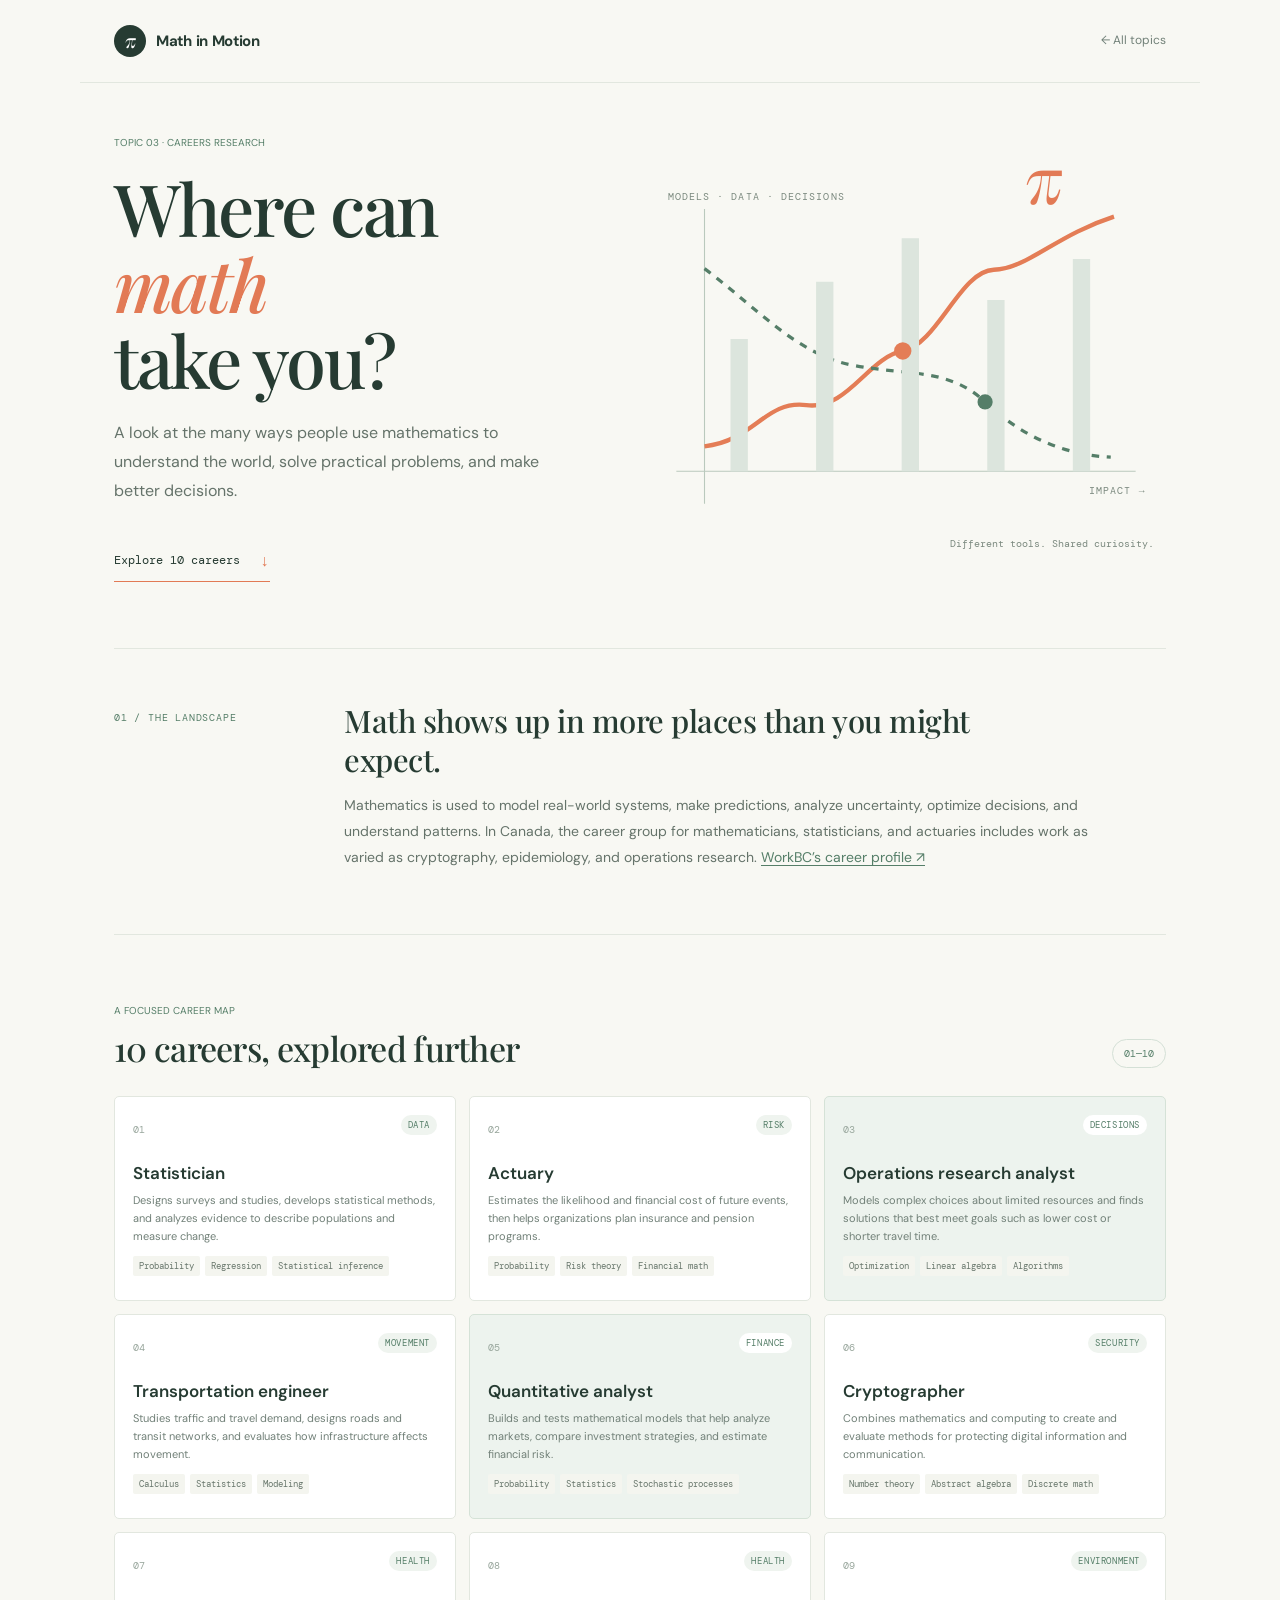
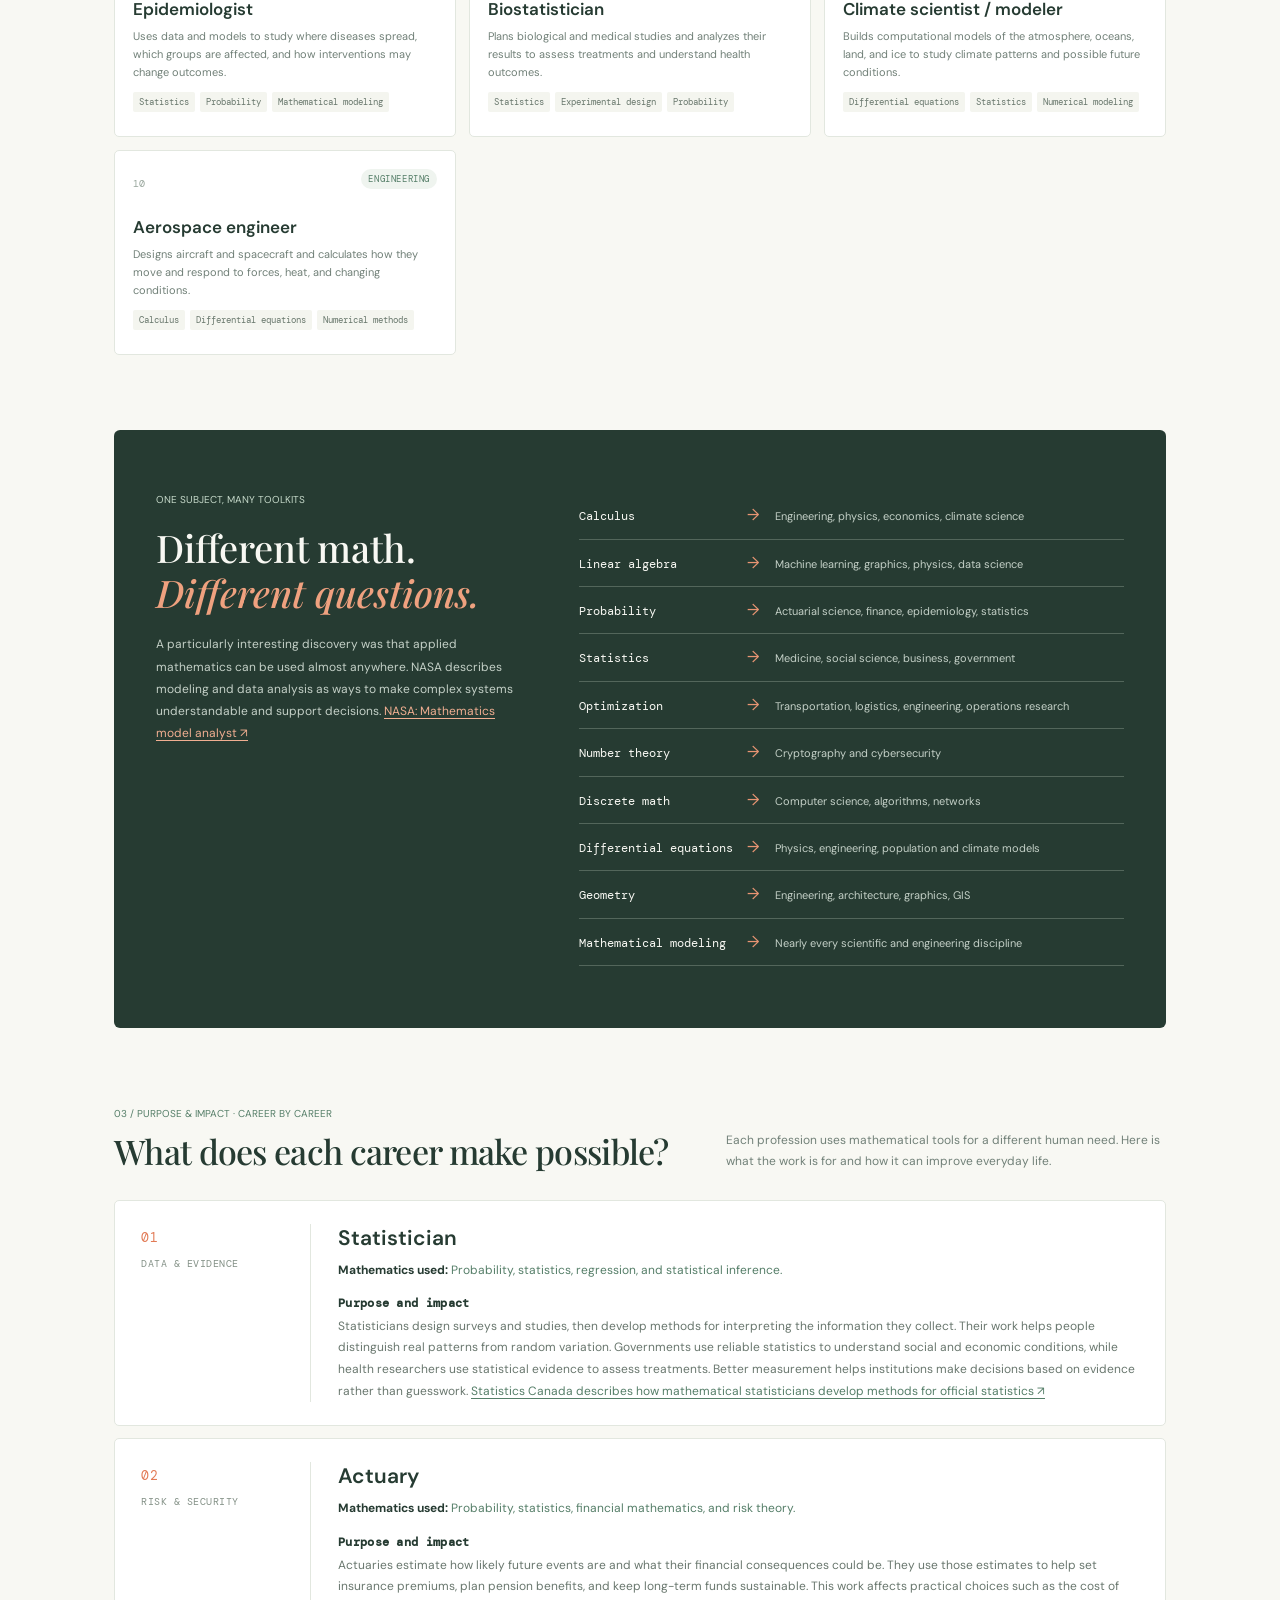
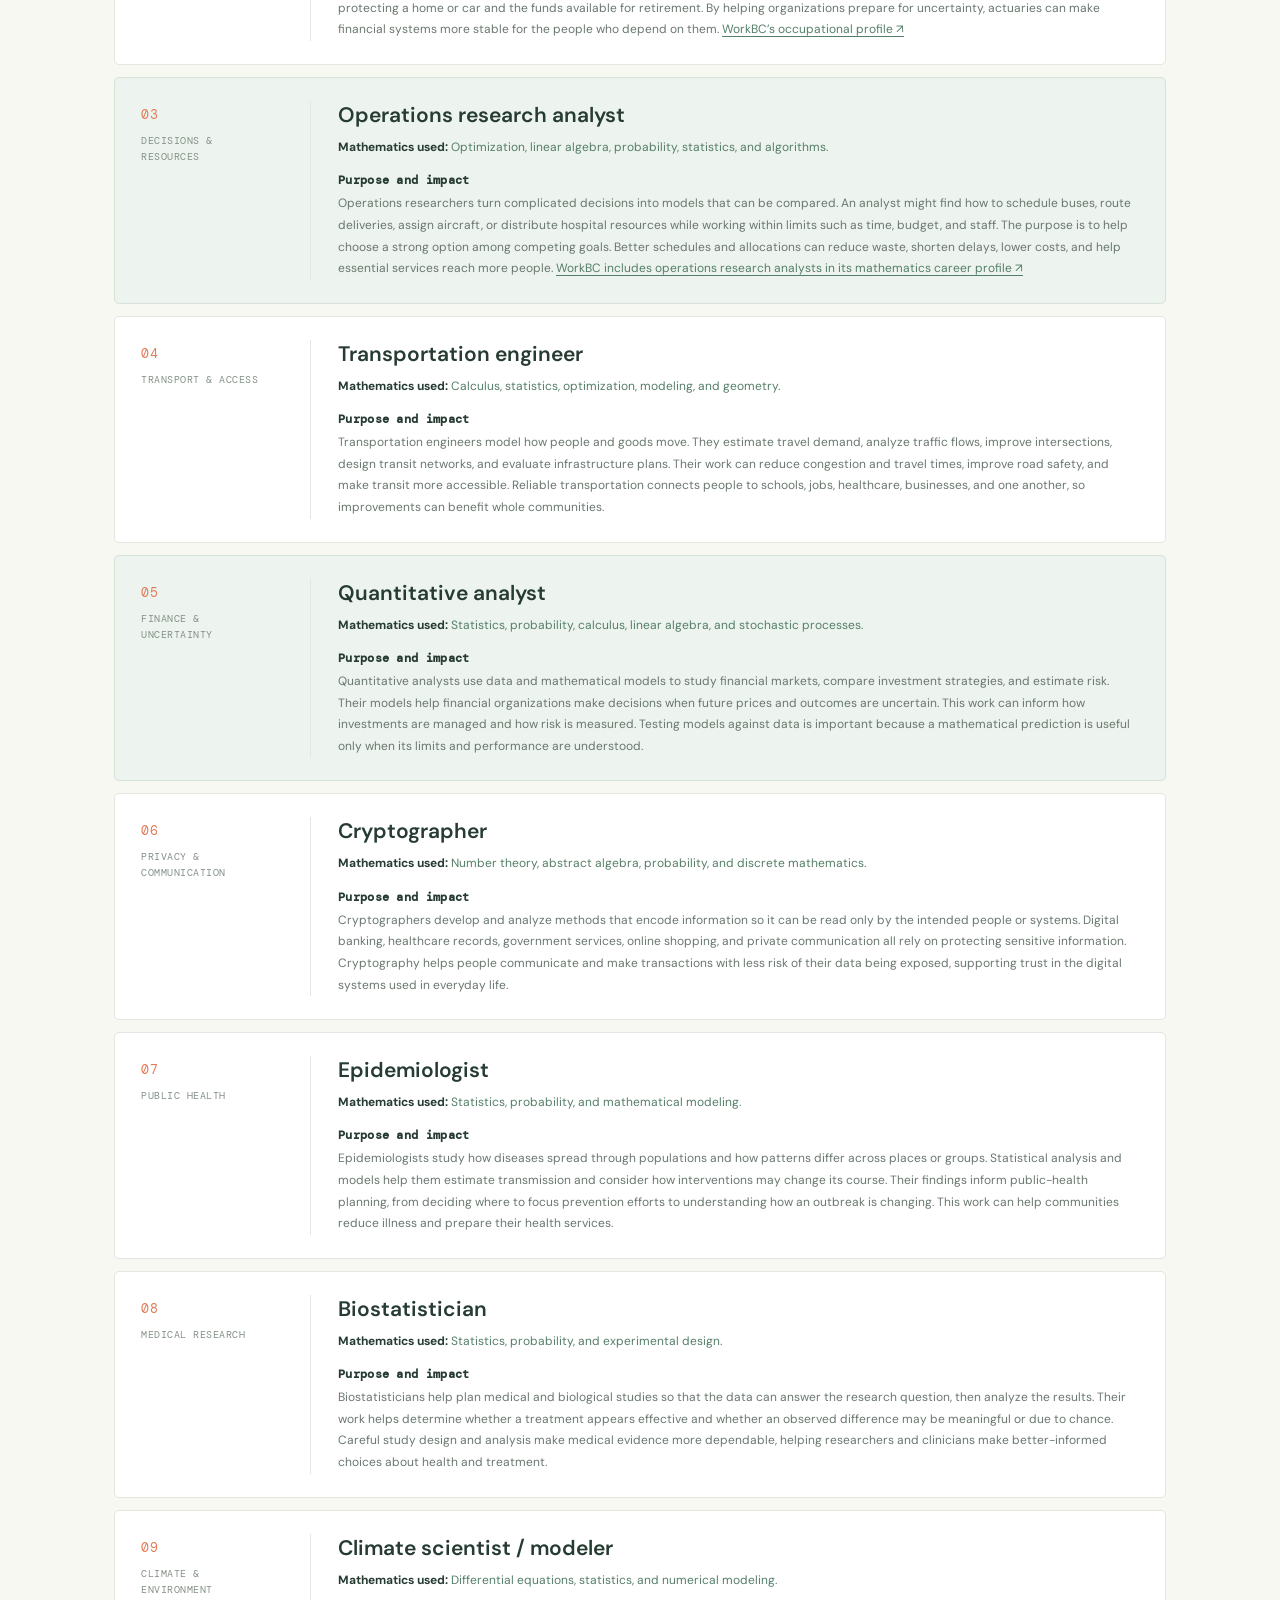
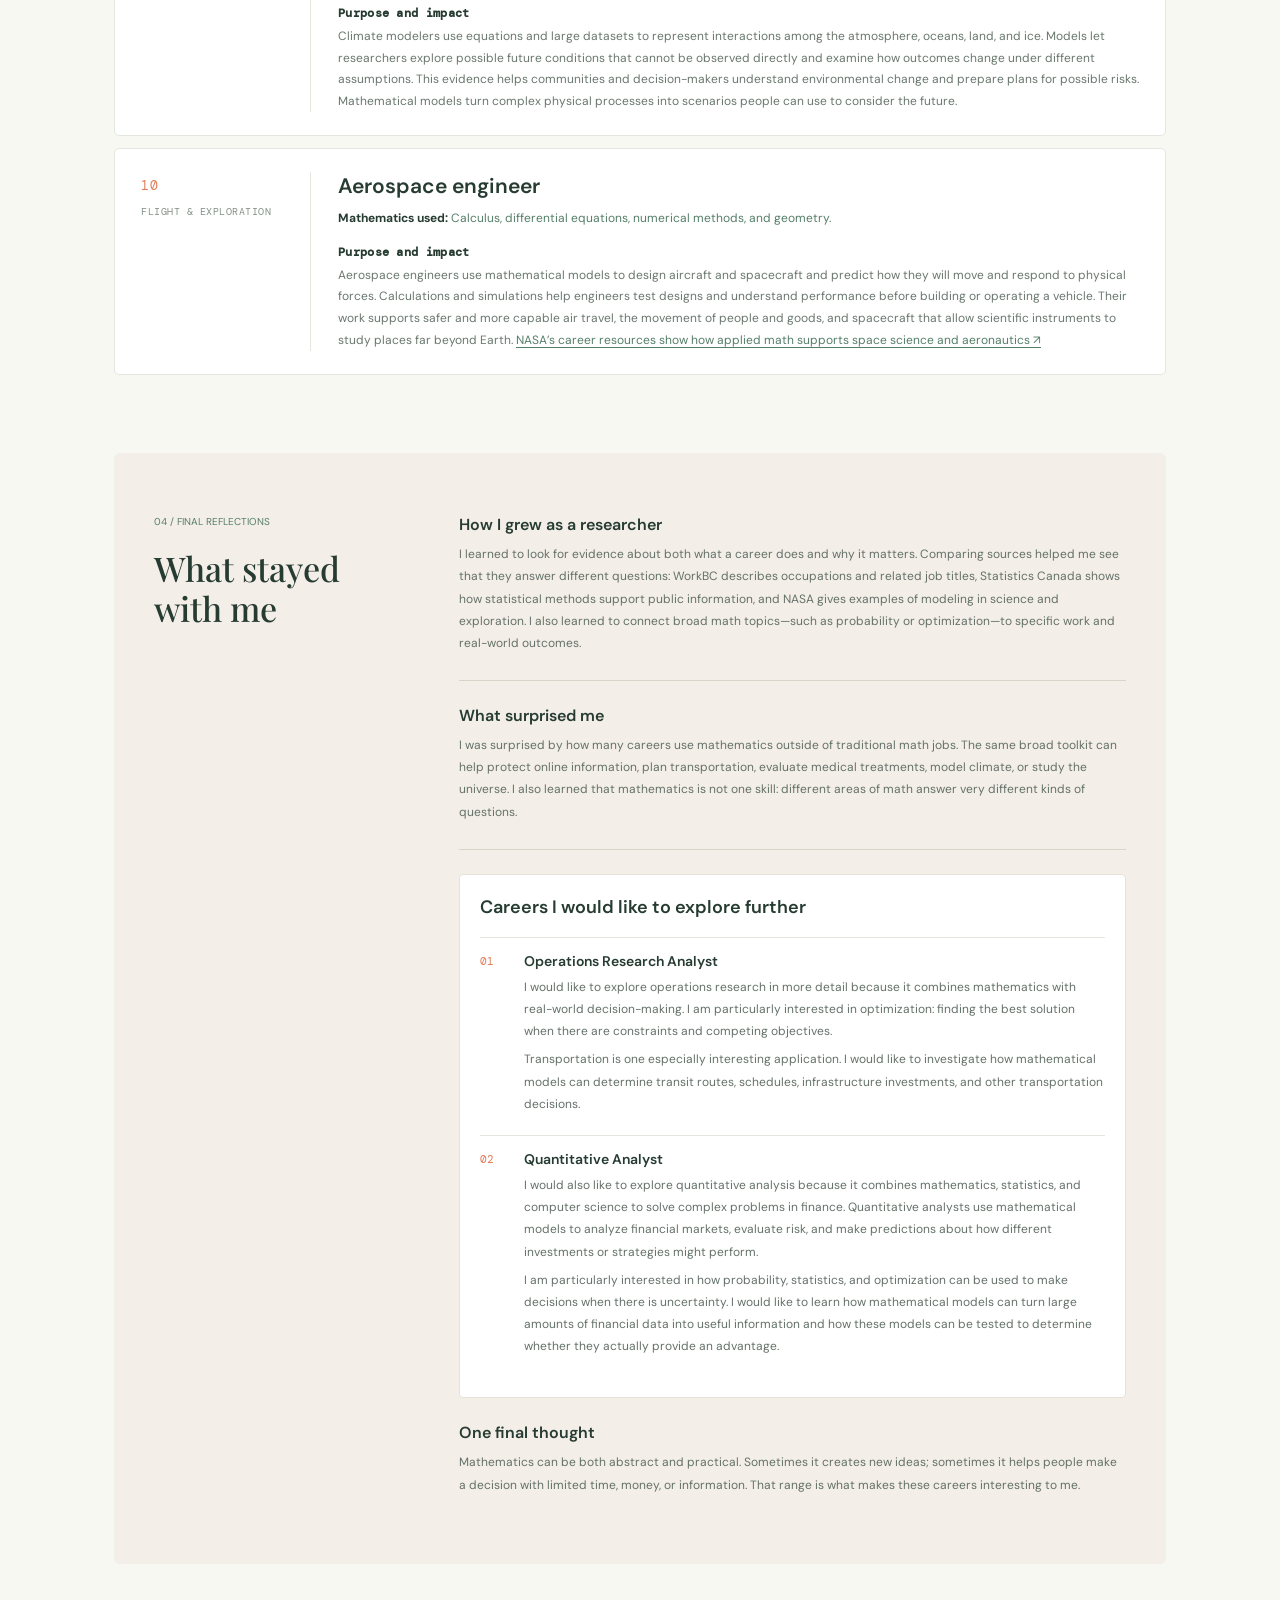
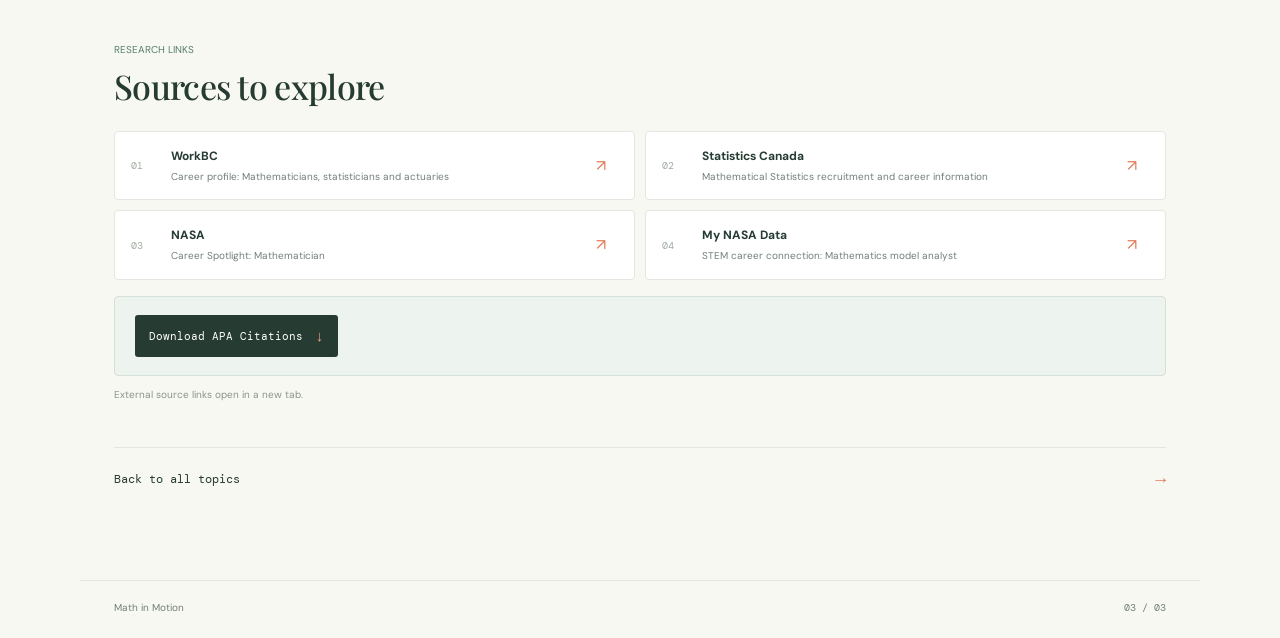
==== commit 6fe6bd26: "Shorten APA download caption" ====
--- a/careers.html
+++ b/careers.html
@@ -96,7 +96,7 @@
       <a href="https://www.nasa.gov/learning-resources/career-spotlight-mathematician-ages-14-18/" target="_blank" rel="noopener"><span>03</span><b>NASA</b><small>Career Spotlight: Mathematician</small><i>↗</i></a>
       <a href="https://mynasadata.larc.nasa.gov/stem-career-connections/mathematics-model-analyst" target="_blank" rel="noopener"><span>04</span><b>My NASA Data</b><small>STEM career connection: Mathematics model analyst</small><i>↗</i></a>
     </div>
-      <div class="apa-download"><div><b>Need these in your bibliography?</b><p>Download the four references formatted in APA 7 style.</p></div><a href="apa-references.txt" download>Download APA citations <span>↓</span></a></div>
+      <div class="apa-download"><a href="apa-references.txt" download>Download APA Citations <span>↓</span></a></div>
       <p class="source-note">External source links open in a new tab.</p></section>
     <a class="next-link" href="index.html">Back to all topics <span>→</span></a>
   </main>
